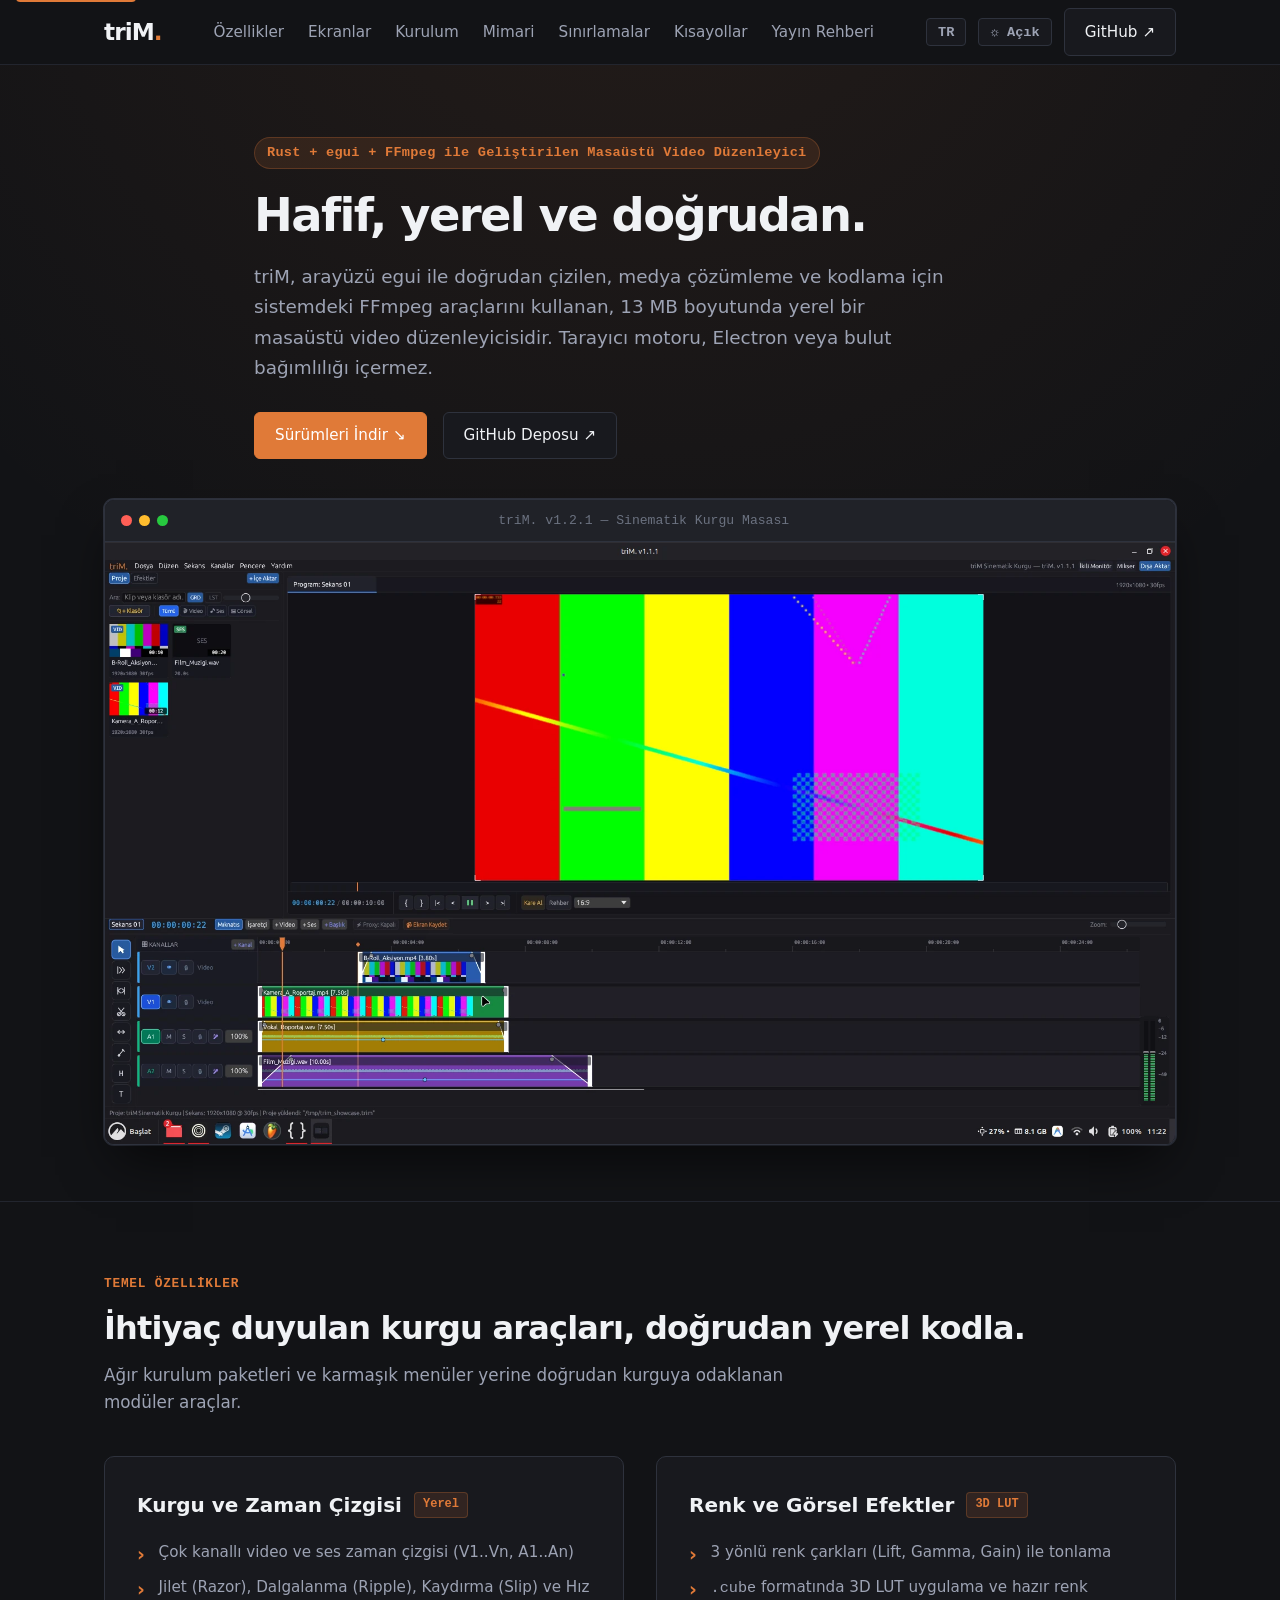
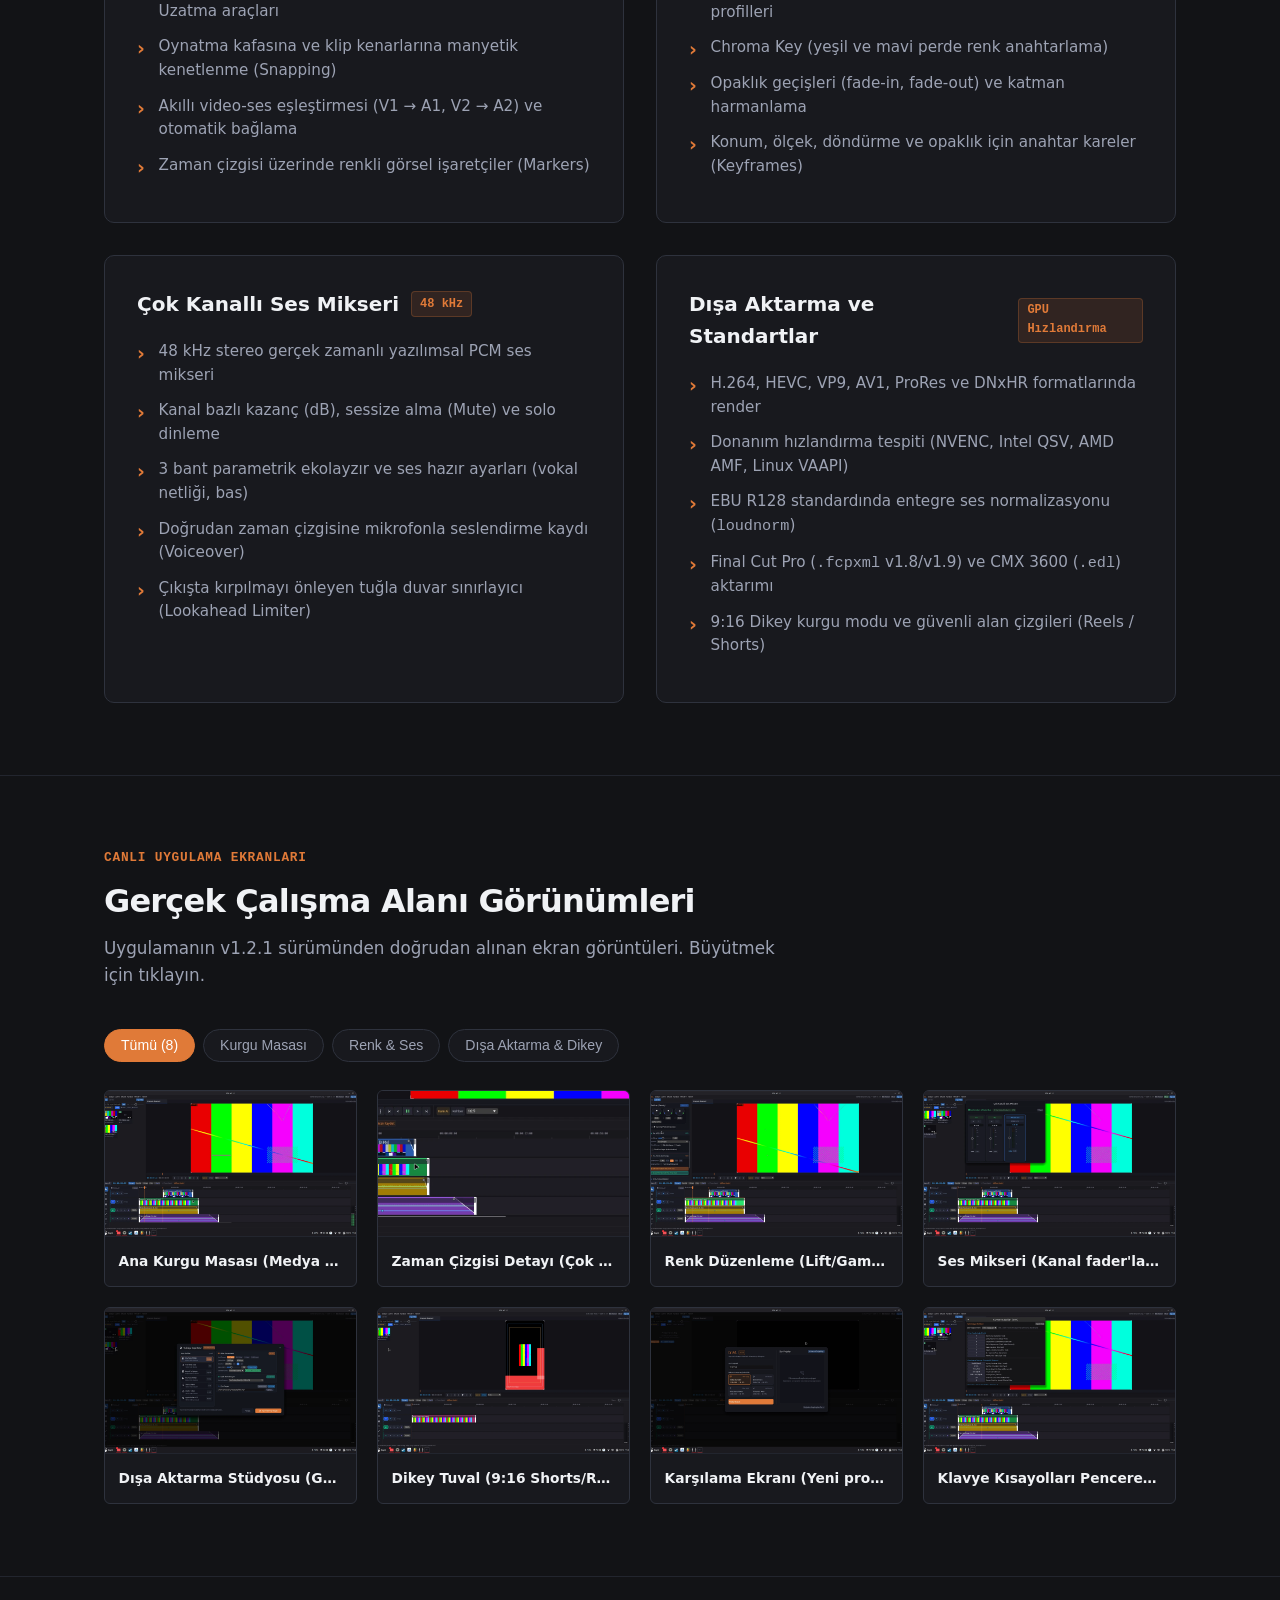
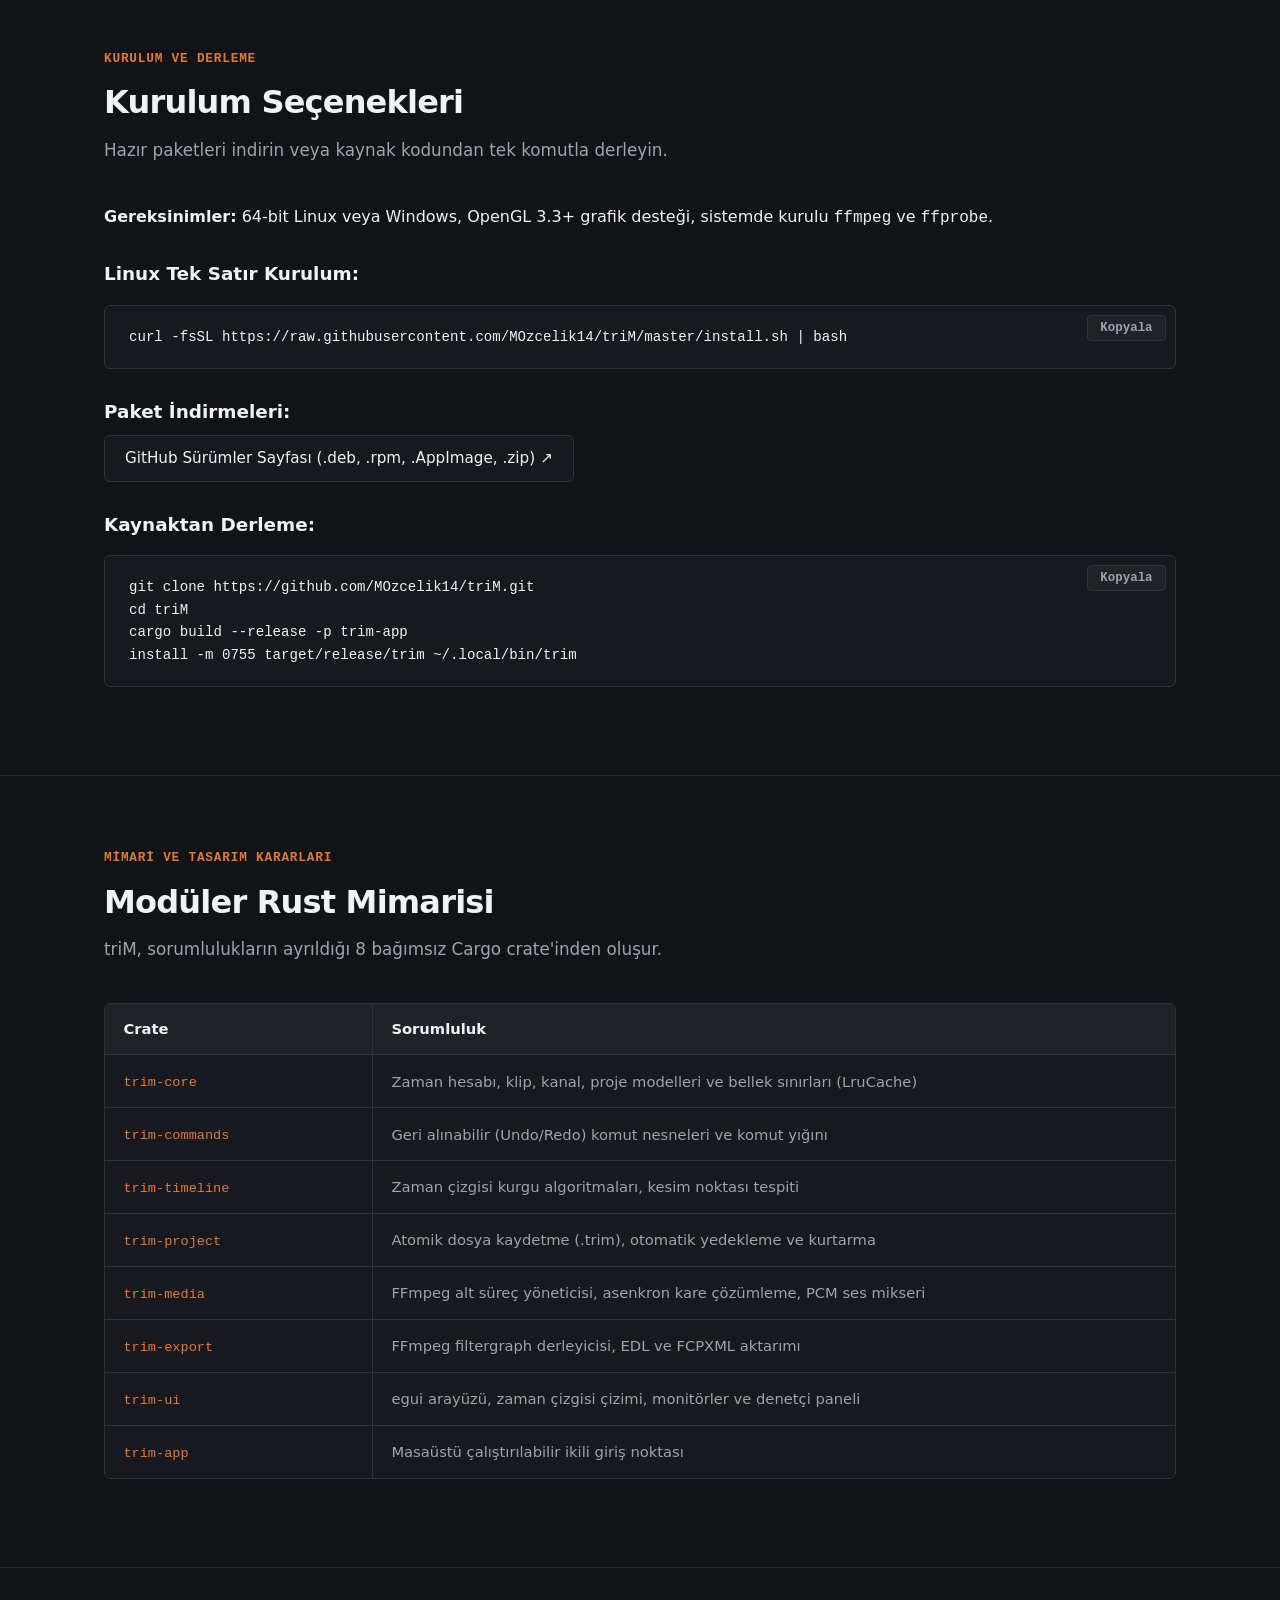
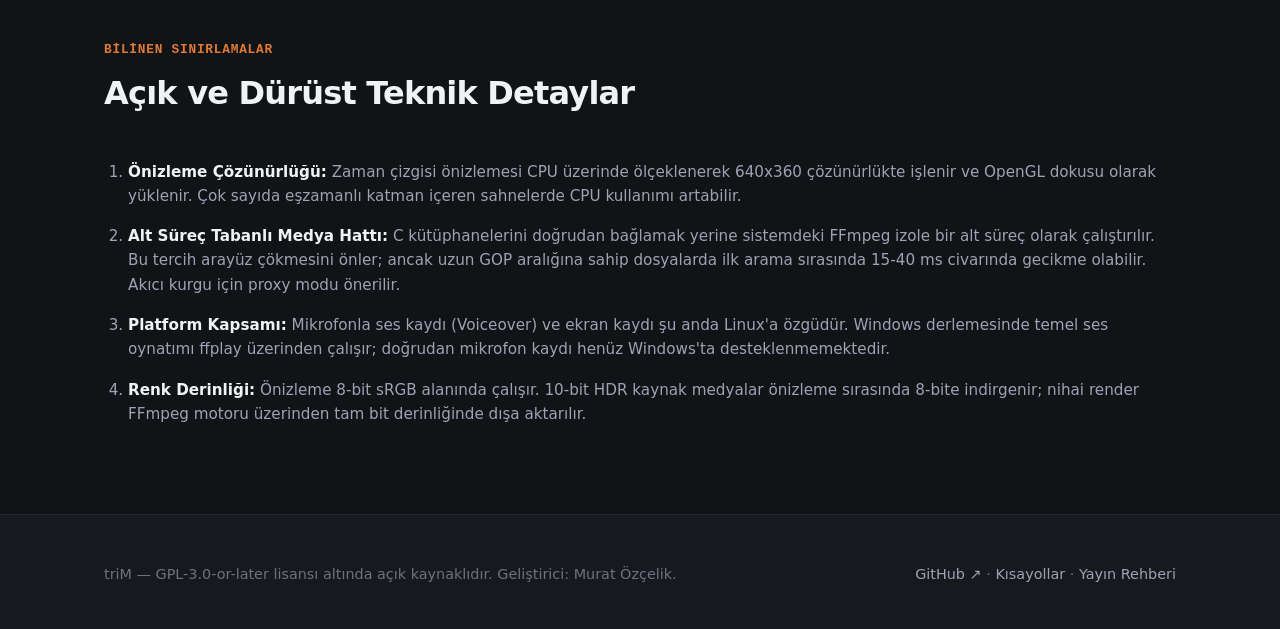
==== docs/index.html @ 1b9643db "fix(ui): Linux X11/ibus altında Türkçe karakterlerin metin alanlarına yazılamaması düzeltildi; sürüm" ====
<!doctype html>
<html lang="tr" data-theme="dark">
<head>
  <meta charset="utf-8">
  <meta name="viewport" content="width=device-width, initial-scale=1">
  <meta name="theme-color" content="#121316">
  <title>triM — Masaüstü Video Düzenleyici</title>
  <meta name="description" content="Rust ile yazılmış, egui arayüzlü, sistemdeki FFmpeg araçlarını kullanan, 13 MB boyutunda hafif ve yerel masaüstü video düzenleyicisi.">
  <meta name="author" content="Murat Özçelik">
  <link rel="canonical" href="https://mozcelik14.github.io/triM/">
  
  <!-- Open Graph -->
  <meta property="og:type" content="website">
  <meta property="og:site_name" content="triM">
  <meta property="og:title" content="triM — Masaüstü Video Düzenleyici">
  <meta property="og:description" content="Rust ile yazılmış, FFmpeg tabanlı, 13 MB boyutunda bağımsız yerel masaüstü video düzenleyicisi.">
  <meta property="og:url" content="https://mozcelik14.github.io/triM/">
  <meta property="og:image" content="https://mozcelik14.github.io/triM/assets/screenshots/workspace.png">
  <meta name="twitter:card" content="summary_large_image">
  
  <link rel="icon" type="image/svg+xml" href="./assets/icons/io.github.mozcelik14.triM.svg">
  <link rel="stylesheet" href="./css/style.css">
  <script src="./js/main.js" defer></script>
</head>
<body>
  <a class="skip-link" href="#main" data-i18n="skip_to_content">İçeriğe geç</a>

  <header class="site-header">
    <div class="container nav-inner">
      <a class="brand" href="#top">triM<span>.</span></a>
      <nav class="nav-links" aria-label="Ana Menü">
        <a href="#features" data-i18n="nav_features">Özellikler</a>
        <a href="#gallery" data-i18n="nav_gallery">Ekranlar</a>
        <a href="#installation" data-i18n="nav_install">Kurulum</a>
        <a href="#architecture" data-i18n="nav_arch">Mimari</a>
        <a href="#limitations" data-i18n="nav_limits">Sınırlamalar</a>
        <a href="shortcuts.html" data-i18n="nav_shortcuts">Kısayollar</a>
        <a href="releasing.html" data-i18n="nav_releasing">Yayın Rehberi</a>
      </nav>
      <div class="nav-actions">
        <button type="button" class="lang-toggle" id="lang-toggle" aria-label="Dili Değiştir">TR</button>
        <button type="button" class="theme-toggle" id="theme-toggle" aria-label="Temayı Değiştir">☼ Açık</button>
        <a class="button button-secondary" href="https://github.com/MOzcelik14/triM" target="_blank" rel="noopener noreferrer">GitHub ↗</a>
      </div>
    </div>
  </header>

  <main id="main">
    <!-- Hero Section -->
    <section class="hero" id="top">
      <div class="container hero-content">
        <div class="hero-tagline" data-i18n="hero_tag">Rust + egui + FFmpeg ile Geliştirilen Masaüstü Video Düzenleyici</div>
        <h1 data-i18n="hero_title">Hafif, yerel ve doğrudan.</h1>
        <p class="hero-description" data-i18n="hero_desc">
          triM, arayüzü egui ile doğrudan çizilen, medya çözümleme ve kodlama için sistemdeki FFmpeg araçlarını kullanan, 13 MB boyutunda yerel bir masaüstü video düzenleyicisidir. Tarayıcı motoru, Electron veya bulut bağımlılığı içermez.
        </p>
        <div class="hero-actions">
          <a class="button button-primary" href="#installation" data-i18n="btn_download">Sürümleri İndir ↘</a>
          <a class="button button-secondary" href="https://github.com/MOzcelik14/triM" target="_blank" rel="noopener noreferrer" data-i18n="btn_github">GitHub Deposu ↗</a>
        </div>
      </div>
      <div class="container">
        <div class="window-chrome">
          <div class="window-bar">
            <div class="window-dots">
              <span class="window-dot dot-red"></span>
              <span class="window-dot dot-yellow"></span>
              <span class="window-dot dot-green"></span>
            </div>
            <div class="window-title" data-i18n="window_title">triM. v1.2.1 — Sinematik Kurgu Masası</div>
            <div class="window-actions"></div>
          </div>
          <picture>
            <source srcset="./assets/screenshots/workspace.webp" type="image/webp">
            <img src="./assets/screenshots/workspace.png" width="1920" height="1080" alt="triM Ana Kurgu Masası Ekran Görüntüsü" fetchpriority="high">
          </picture>
        </div>
      </div>
    </section>

    <!-- Features Section -->
    <section class="section" id="features">
      <div class="container">
        <div class="section-header">
          <div class="section-label" data-i18n="sec_features">Temel Özellikler</div>
          <h2 data-i18n="sec_features_heading">İhtiyaç duyulan kurgu araçları, doğrudan yerel kodla.</h2>
          <p class="section-intro" data-i18n="sec_features_sub">Ağır kurulum paketleri ve karmaşık menüler yerine doğrudan kurguya odaklanan modüler araçlar.</p>
        </div>

        <div class="features-grid">
          <div class="feature-group">
            <div class="feature-group-header">
              <h3 data-i18n="feat_edit_title">Kurgu ve Zaman Çizgisi</h3>
              <span class="feature-badge" data-i18n="badge_native">Yerel</span>
            </div>
            <ul class="feature-list">
              <li data-i18n="feat_edit_1">Çok kanallı video ve ses zaman çizgisi (V1..Vn, A1..An)</li>
              <li data-i18n="feat_edit_2">Jilet (Razor), Dalgalanma (Ripple), Kaydırma (Slip) ve Hız Uzatma araçları</li>
              <li data-i18n="feat_edit_3">Oynatma kafasına ve klip kenarlarına manyetik kenetlenme (Snapping)</li>
              <li data-i18n="feat_edit_4">Akıllı video-ses eşleştirmesi (V1 → A1, V2 → A2) ve otomatik bağlama</li>
              <li data-i18n="feat_edit_5">Zaman çizgisi üzerinde renkli görsel işaretçiler (Markers)</li>
            </ul>
          </div>

          <div class="feature-group">
            <div class="feature-group-header">
              <h3 data-i18n="feat_color_title">Renk ve Görsel Efektler</h3>
              <span class="feature-badge" data-i18n="badge_color">3D LUT</span>
            </div>
            <ul class="feature-list">
              <li data-i18n="feat_color_1">3 yönlü renk çarkları (Lift, Gamma, Gain) ile tonlama</li>
              <li data-i18n-html="feat_color_2"><code>.cube</code> formatında 3D LUT uygulama ve hazır renk profilleri</li>
              <li data-i18n="feat_color_3">Chroma Key (yeşil ve mavi perde renk anahtarlama)</li>
              <li data-i18n="feat_color_4">Opaklık geçişleri (fade-in, fade-out) ve katman harmanlama</li>
              <li data-i18n="feat_color_5">Konum, ölçek, döndürme ve opaklık için anahtar kareler (Keyframes)</li>
            </ul>
          </div>

          <div class="feature-group">
            <div class="feature-group-header">
              <h3 data-i18n="feat_audio_title">Çok Kanallı Ses Mikseri</h3>
              <span class="feature-badge" data-i18n="badge_audio">48 kHz</span>
            </div>
            <ul class="feature-list">
              <li data-i18n="feat_audio_1">48 kHz stereo gerçek zamanlı yazılımsal PCM ses mikseri</li>
              <li data-i18n="feat_audio_2">Kanal bazlı kazanç (dB), sessize alma (Mute) ve solo dinleme</li>
              <li data-i18n="feat_audio_3">3 bant parametrik ekolayzır ve ses hazır ayarları (vokal netliği, bas)</li>
              <li data-i18n="feat_audio_4">Doğrudan zaman çizgisine mikrofonla seslendirme kaydı (Voiceover)</li>
              <li data-i18n="feat_audio_5">Çıkışta kırpılmayı önleyen tuğla duvar sınırlayıcı (Lookahead Limiter)</li>
            </ul>
          </div>

          <div class="feature-group">
            <div class="feature-group-header">
              <h3 data-i18n="feat_export_title">Dışa Aktarma ve Standartlar</h3>
              <span class="feature-badge" data-i18n="badge_export">GPU Hızlandırma</span>
            </div>
            <ul class="feature-list">
              <li data-i18n="feat_export_1">H.264, HEVC, VP9, AV1, ProRes ve DNxHR formatlarında render</li>
              <li data-i18n="feat_export_2">Donanım hızlandırma tespiti (NVENC, Intel QSV, AMD AMF, Linux VAAPI)</li>
              <li data-i18n-html="feat_export_3">EBU R128 standardında entegre ses normalizasyonu (<code>loudnorm</code>)</li>
              <li data-i18n-html="feat_export_4">Final Cut Pro (<code>.fcpxml</code> v1.8/v1.9) ve CMX 3600 (<code>.edl</code>) aktarımı</li>
              <li data-i18n="feat_export_5">9:16 Dikey kurgu modu ve güvenli alan çizgileri (Reels / Shorts)</li>
            </ul>
          </div>
        </div>
      </div>
    </section>

    <!-- Screenshot Gallery -->
    <section class="section" id="gallery">
      <div class="container">
        <div class="section-header">
          <div class="section-label" data-i18n="sec_gallery">Canlı Uygulama Ekranları</div>
          <h2 data-i18n="sec_gallery_heading">Gerçek Çalışma Alanı Görünümleri</h2>
          <p class="section-intro" data-i18n="sec_gallery_sub">Uygulamanın v1.2.1 sürümünden doğrudan alınan ekran görüntüleri. Büyütmek için tıklayın.</p>
        </div>

        <!-- Filter Buttons -->
        <div class="gallery-filters" role="tablist" aria-label="Ekran Kategorileri">
          <button type="button" class="gallery-filter-btn active" data-filter="all" data-i18n="filter_all">Tümü (8)</button>
          <button type="button" class="gallery-filter-btn" data-filter="edit" data-i18n="filter_edit">Kurgu Masası</button>
          <button type="button" class="gallery-filter-btn" data-filter="color_audio" data-i18n="filter_color_audio">Renk & Ses</button>
          <button type="button" class="gallery-filter-btn" data-filter="export" data-i18n="filter_export">Dışa Aktarma & Dikey</button>
        </div>

        <div class="gallery-grid">
          <div class="gallery-card" data-category="edit">
            <picture>
              <source srcset="./assets/screenshots/workspace.webp" type="image/webp">
              <img src="./assets/screenshots/workspace.png" alt="Ana Kurgu Masası" loading="lazy">
            </picture>
            <div class="gallery-card-caption" data-i18n="caption_workspace">Ana Kurgu Masası (Medya havuzu, monitör, zaman çizgisi)</div>
          </div>

          <div class="gallery-card" data-category="edit">
            <picture>
              <source srcset="./assets/screenshots/timeline.webp" type="image/webp">
              <img src="./assets/screenshots/timeline.png" alt="Zaman Çizgisi Detayı" loading="lazy">
            </picture>
            <div class="gallery-card-caption" data-i18n="caption_timeline">Zaman Çizgisi Detayı (Çok kanallı ses/video, dalga formu)</div>
          </div>

          <div class="gallery-card" data-category="color_audio">
            <picture>
              <source srcset="./assets/screenshots/color_grading.webp" type="image/webp">
              <img src="./assets/screenshots/color_grading.png" alt="Renk Çarkları ve Tonlama" loading="lazy">
            </picture>
            <div class="gallery-card-caption" data-i18n="caption_color_grading">Renk Düzenleme (Lift/Gamma/Gain çarkları ve efektler)</div>
          </div>

          <div class="gallery-card" data-category="color_audio">
            <picture>
              <source srcset="./assets/screenshots/audio_mixer.webp" type="image/webp">
              <img src="./assets/screenshots/audio_mixer.png" alt="Çok Kanallı Ses Mikseri" loading="lazy">
            </picture>
            <div class="gallery-card-caption" data-i18n="caption_audio_mixer">Ses Mikseri (Kanal fader'ları ve VU metre)</div>
          </div>

          <div class="gallery-card" data-category="export">
            <picture>
              <source srcset="./assets/screenshots/export_studio.webp" type="image/webp">
              <img src="./assets/screenshots/export_studio.png" alt="Dışa Aktarma Stüdyosu" loading="lazy">
            </picture>
            <div class="gallery-card-caption" data-i18n="caption_export_studio">Dışa Aktarma Stüdyosu (GPU hızlandırma ve EBU R128)</div>
          </div>

          <div class="gallery-card" data-category="export">
            <picture>
              <source srcset="./assets/screenshots/vertical_9_16.webp" type="image/webp">
              <img src="./assets/screenshots/vertical_9_16.png" alt="Dikey Kurgu 9:16" loading="lazy">
            </picture>
            <div class="gallery-card-caption" data-i18n="caption_vertical_9_16">Dikey Tuval (9:16 Shorts/Reels kılavuzları)</div>
          </div>

          <div class="gallery-card" data-category="edit">
            <picture>
              <source srcset="./assets/screenshots/welcome.webp" type="image/webp">
              <img src="./assets/screenshots/welcome.png" alt="Karşılama Ekranı" loading="lazy">
            </picture>
            <div class="gallery-card-caption" data-i18n="caption_welcome">Karşılama Ekranı (Yeni proje şablonları)</div>
          </div>

          <div class="gallery-card" data-category="edit">
            <picture>
              <source srcset="./assets/screenshots/shortcuts.webp" type="image/webp">
              <img src="./assets/screenshots/shortcuts.png" alt="Kısayol Penceresi" loading="lazy">
            </picture>
            <div class="gallery-card-caption" data-i18n="caption_shortcuts">Klavye Kısayolları Penceresi (F1)</div>
          </div>
        </div>
      </div>
    </section>

    <!-- Installation Section -->
    <section class="section" id="installation">
      <div class="container">
        <div class="section-header">
          <div class="section-label" data-i18n="sec_install">Kurulum ve Derleme</div>
          <h2 data-i18n="sec_install_heading">Kurulum Seçenekleri</h2>
          <p class="section-intro" data-i18n="sec_install_sub">Hazır paketleri indirin veya kaynak kodundan tek komutla derleyin.</p>
        </div>

        <p><strong data-i18n="install_req">Gereksinimler:</strong> <span data-i18n-html="install_req_desc">64-bit Linux veya Windows, OpenGL 3.3+ grafik desteği, sistemde kurulu <code>ffmpeg</code> ve <code>ffprobe</code>.</span></p>

        <h3 style="margin-top: 1.75rem; font-size: 1.15rem;" data-i18n="install_oneliner_title">Linux Tek Satır Kurulum:</h3>
        <div class="code-box-wrap">
          <button type="button" class="copy-btn" data-target="code-oneliner" data-i18n="copy_btn">Kopyala</button>
          <div class="code-box" id="code-oneliner">curl -fsSL https://raw.githubusercontent.com/MOzcelik14/triM/master/install.sh | bash</div>
        </div>

        <h3 style="margin-top: 1.75rem; font-size: 1.15rem;" data-i18n="install_packages_title">Paket İndirmeleri:</h3>
        <p style="color: var(--text-secondary); margin: 0.5rem 0 1rem;">
          <a class="button button-secondary" href="https://github.com/MOzcelik14/triM/releases" target="_blank" rel="noopener noreferrer" data-i18n="install_packages_btn">GitHub Sürümler Sayfası (.deb, .rpm, .AppImage, .zip) ↗</a>
        </p>

        <h3 style="margin-top: 1.75rem; font-size: 1.15rem;" data-i18n="install_source_title">Kaynaktan Derleme:</h3>
        <div class="code-box-wrap">
          <button type="button" class="copy-btn" data-target="code-source" data-i18n="copy_btn">Kopyala</button>
          <div class="code-box" id="code-source">git clone https://github.com/MOzcelik14/triM.git
cd triM
cargo build --release -p trim-app
install -m 0755 target/release/trim ~/.local/bin/trim</div>
        </div>
      </div>
    </section>

    <!-- Architecture Section -->
    <section class="section" id="architecture">
      <div class="container">
        <div class="section-header">
          <div class="section-label" data-i18n="sec_arch">Mimari ve Tasarım Kararları</div>
          <h2 data-i18n="sec_arch_heading">Modüler Rust Mimarisi</h2>
          <p class="section-intro" data-i18n="sec_arch_sub">triM, sorumlulukların ayrıldığı 8 bağımsız Cargo crate'inden oluşur.</p>
        </div>

        <div class="table-responsive">
          <table class="info-table">
            <thead>
              <tr>
                <th style="width: 25%;" data-i18n="th_crate">Crate</th>
                <th data-i18n="th_responsibility">Sorumluluk</th>
              </tr>
            </thead>
            <tbody>
              <tr><td><code>trim-core</code></td><td data-i18n="arch_core">Zaman hesabı, klip, kanal, proje modelleri ve bellek sınırları (LruCache)</td></tr>
              <tr><td><code>trim-commands</code></td><td data-i18n="arch_commands">Geri alınabilir (Undo/Redo) komut nesneleri ve komut yığını</td></tr>
              <tr><td><code>trim-timeline</code></td><td data-i18n="arch_timeline">Zaman çizgisi kurgu algoritmaları, kesim noktası tespiti</td></tr>
              <tr><td><code>trim-project</code></td><td data-i18n="arch_project">Atomik dosya kaydetme (.trim), otomatik yedekleme ve kurtarma</td></tr>
              <tr><td><code>trim-media</code></td><td data-i18n="arch_media">FFmpeg alt süreç yöneticisi, asenkron kare çözümleme, PCM ses mikseri</td></tr>
              <tr><td><code>trim-export</code></td><td data-i18n="arch_export">FFmpeg filtergraph derleyicisi, EDL ve FCPXML aktarımı</td></tr>
              <tr><td><code>trim-ui</code></td><td data-i18n="arch_ui">egui arayüzü, zaman çizgisi çizimi, monitörler ve denetçi paneli</td></tr>
              <tr><td><code>trim-app</code></td><td data-i18n="arch_app">Masaüstü çalıştırılabilir ikili giriş noktası</td></tr>
            </tbody>
          </table>
        </div>
      </div>
    </section>

    <!-- Limitations Section -->
    <section class="section" id="limitations">
      <div class="container">
        <div class="section-header">
          <div class="section-label" data-i18n="sec_limits">Bilinen Sınırlamalar</div>
          <h2 data-i18n="sec_limits_heading">Açık ve Dürüst Teknik Detaylar</h2>
        </div>

        <ol class="limitations-list">
          <li><strong data-i18n="limits_1_title">Önizleme Çözünürlüğü:</strong> <span data-i18n="limits_1_desc">Zaman çizgisi önizlemesi CPU üzerinde ölçeklenerek 640x360 çözünürlükte işlenir ve OpenGL dokusu olarak yüklenir. Çok sayıda eşzamanlı katman içeren sahnelerde CPU kullanımı artabilir.</span></li>
          <li><strong data-i18n="limits_2_title">Alt Süreç Tabanlı Medya Hattı:</strong> <span data-i18n="limits_2_desc">C kütüphanelerini doğrudan bağlamak yerine sistemdeki FFmpeg izole bir alt süreç olarak çalıştırılır. Bu tercih arayüz çökmesini önler; ancak uzun GOP aralığına sahip dosyalarda ilk arama sırasında 15-40 ms civarında gecikme olabilir. Akıcı kurgu için proxy modu önerilir.</span></li>
          <li><strong data-i18n="limits_3_title">Platform Kapsamı:</strong> <span data-i18n="limits_3_desc">Mikrofonla ses kaydı (Voiceover) ve ekran kaydı şu anda Linux'a özgüdür. Windows derlemesinde temel ses oynatımı ffplay üzerinden çalışır; doğrudan mikrofon kaydı henüz Windows'ta desteklenmemektedir.</span></li>
          <li><strong data-i18n="limits_4_title">Renk Derinliği:</strong> <span data-i18n="limits_4_desc">Önizleme 8-bit sRGB alanında çalışır. 10-bit HDR kaynak medyalar önizleme sırasında 8-bite indirgenir; nihai render FFmpeg motoru üzerinden tam bit derinliğinde dışa aktarılır.</span></li>
        </ol>
      </div>
    </section>
  </main>

  <!-- Lightbox Modal -->
  <div class="modal" id="image-modal" role="dialog" aria-modal="true" aria-label="Görsel Büyütme">
    <div class="modal-content">
      <button type="button" class="modal-close" id="modal-close" aria-label="Kapat">&times;</button>
      <img id="modal-img" src="" alt="">
      <div class="modal-caption" id="modal-caption"></div>
    </div>
  </div>

  <footer class="site-footer">
    <div class="container footer-inner">
      <div data-i18n="footer_license">triM — GPL-3.0-or-later lisansı altında açık kaynaklıdır. Geliştirici: Murat Özçelik.</div>
      <div>
        <a href="https://github.com/MOzcelik14/triM" target="_blank" rel="noopener noreferrer">GitHub ↗</a> · 
        <a href="shortcuts.html" data-i18n="nav_shortcuts">Kısayollar</a> · 
        <a href="releasing.html" data-i18n="nav_releasing">Yayın Rehberi</a>
      </div>
    </div>
  </footer>
</body>
</html>
---- docs/css/style.css ----
/* triM — Desktop Video Editor
   Clean, typography-focused, zero-CDN CSS with Light/Dark theme support.
*/

:root {
  --font-sans: system-ui, -apple-system, BlinkMacSystemFont, "Segoe UI", Roboto, "Helvetica Neue", Arial, sans-serif;
  --font-mono: ui-monospace, SFMono-Regular, "SF Mono", Menlo, Monaco, Consolas, "Liberation Mono", monospace;

  /* Brand Colors */
  --brand-orange: #e07a38;
  --brand-orange-hover: #f38b47;
  --brand-orange-surface: rgba(224, 122, 56, 0.12);

  /* Dark Theme (Default - matches triM app UI) */
  --bg-primary: #121316;
  --bg-surface: #18191e;
  --bg-surface-elevated: #202228;
  --bg-subtle: #272a33;
  --border-color: #2e323d;
  --border-subtle: #22252e;
  
  --text-primary: #f0f2f5;
  --text-secondary: #9da3b4;
  --text-muted: #6b7280;
  
  --accent: #3b82f6;
  --accent-hover: #60a5fa;
  --accent-surface: rgba(59, 130, 246, 0.12);

  --max-w: 1120px;
  --radius-sm: 4px;
  --radius-md: 6px;
  --radius-lg: 10px;
}

[data-theme="light"] {
  --brand-orange: #c86121;
  --brand-orange-hover: #b05117;
  --brand-orange-surface: rgba(200, 97, 33, 0.08);

  --bg-primary: #f9fafb;
  --bg-surface: #ffffff;
  --bg-surface-elevated: #f3f4f6;
  --bg-subtle: #e5e7eb;
  --border-color: #d1d5db;
  --border-subtle: #e5e7eb;
  
  --text-primary: #111827;
  --text-secondary: #4b5563;
  --text-muted: #6b7280;
  
  --accent: #2563eb;
  --accent-hover: #1d4ed8;
  --accent-surface: rgba(37, 99, 235, 0.08);
}

*, *::before, *::after {
  box-sizing: border-box;
  margin: 0;
  padding: 0;
}

html {
  font-family: var(--font-sans);
  font-size: 16px;
  line-height: 1.6;
  color: var(--text-primary);
  background-color: var(--bg-primary);
  scroll-behavior: smooth;
  -webkit-font-smoothing: antialiased;
}

body {
  min-height: 100vh;
  display: flex;
  flex-direction: column;
}

/* Accessibility */
.skip-link {
  position: absolute;
  top: -40px;
  left: 1rem;
  background: var(--brand-orange);
  color: #ffffff;
  padding: 0.5rem 1rem;
  border-radius: var(--radius-sm);
  z-index: 100;
  transition: top 0.2s;
  text-decoration: none;
  font-weight: 500;
}
.skip-link:focus {
  top: 1rem;
}

/* Container */
.container {
  width: 100%;
  max-width: var(--max-w);
  margin: 0 auto;
  padding: 0 1.5rem;
}

/* Header */
.site-header {
  border-bottom: 1px solid var(--border-subtle);
  background: var(--bg-primary);
  position: sticky;
  top: 0;
  z-index: 50;
  backdrop-filter: blur(8px);
}

.nav-inner {
  display: flex;
  align-items: center;
  justify-content: space-between;
  height: 4rem;
}

.brand {
  display: flex;
  align-items: center;
  text-decoration: none;
  font-size: 1.45rem;
  font-weight: 750;
  letter-spacing: -0.04em;
  color: var(--text-primary);
}
.brand span {
  color: #e07a38 !important;
  font-weight: 900;
}

.nav-links {
  display: flex;
  gap: 1.5rem;
  align-items: center;
}

.nav-links a {
  color: var(--text-secondary);
  text-decoration: none;
  font-size: 0.95rem;
  font-weight: 500;
  transition: color 0.15s;
  position: relative;
  padding: 0.25rem 0;
}
.nav-links a:hover {
  color: var(--text-primary);
}
.nav-links a.active {
  color: var(--text-primary);
  font-weight: 600;
}
.nav-links a.active::after {
  content: "";
  position: absolute;
  bottom: -2px;
  left: 0;
  right: 0;
  height: 2px;
  background: var(--brand-orange);
  border-radius: 2px;
}

.nav-actions {
  display: flex;
  align-items: center;
  gap: 0.75rem;
}

.theme-toggle, .lang-toggle {
  background: var(--bg-surface);
  border: 1px solid var(--border-color);
  color: var(--text-secondary);
  padding: 0.35rem 0.7rem;
  border-radius: var(--radius-sm);
  font-size: 0.85rem;
  font-family: var(--font-mono);
  font-weight: 600;
  cursor: pointer;
  transition: background 0.15s, color 0.15s, border-color 0.15s;
}
.theme-toggle:hover, .lang-toggle:hover {
  background: var(--bg-surface-elevated);
  border-color: var(--brand-orange);
  color: var(--text-primary);
}

/* Buttons */
.button {
  display: inline-flex;
  align-items: center;
  gap: 0.5rem;
  padding: 0.65rem 1.25rem;
  font-size: 0.95rem;
  font-weight: 500;
  text-decoration: none;
  border-radius: var(--radius-md);
  transition: background-color 0.15s, border-color 0.15s, transform 0.1s;
}
.button-primary {
  background: var(--brand-orange);
  color: #ffffff;
  border: 1px solid var(--brand-orange);
}
.button-primary:hover {
  background: var(--brand-orange-hover);
  border-color: var(--brand-orange-hover);
}
.button-secondary {
  background: var(--bg-surface);
  color: var(--text-primary);
  border: 1px solid var(--border-color);
}
.button-secondary:hover {
  background: var(--bg-surface-elevated);
  border-color: var(--border-color);
}

/* Hero Section */
.hero {
  position: relative;
  padding: 4.5rem 0 3.5rem;
  background: radial-gradient(circle at 50% -20%, rgba(224, 122, 56, 0.09), transparent 60%);
}

.hero-content {
  max-width: 820px;
}

.hero-tagline {
  display: inline-flex;
  align-items: center;
  gap: 0.5rem;
  font-size: 0.85rem;
  font-family: var(--font-mono);
  color: var(--brand-orange);
  background: var(--brand-orange-surface);
  padding: 0.25rem 0.75rem;
  border-radius: 9999px;
  border: 1px solid rgba(224, 122, 56, 0.25);
  margin-bottom: 1.25rem;
  font-weight: 600;
  letter-spacing: 0.02em;
}

.hero h1 {
  font-size: 2.9rem;
  line-height: 1.15;
  letter-spacing: -0.035em;
  font-weight: 750;
  margin-bottom: 1.25rem;
}

.hero-description {
  font-size: 1.15rem;
  color: var(--text-secondary);
  margin-bottom: 1.75rem;
  max-width: 700px;
  line-height: 1.65;
}

.hero-actions {
  display: flex;
  gap: 1rem;
  flex-wrap: wrap;
  align-items: center;
  margin-bottom: 2.5rem;
}

/* Window Chrome Mockup */
.window-chrome {
  margin-top: 2rem;
  border-radius: var(--radius-lg);
  border: 1px solid var(--border-color);
  overflow: hidden;
  background: var(--bg-surface);
  box-shadow: 0 24px 50px -12px rgba(0, 0, 0, 0.65), 0 0 0 1px var(--border-color);
}

.window-bar {
  display: flex;
  align-items: center;
  justify-content: space-between;
  padding: 0.65rem 1rem;
  background: var(--bg-surface-elevated);
  border-bottom: 1px solid var(--border-color);
  user-select: none;
}

.window-dots {
  display: flex;
  align-items: center;
  gap: 0.45rem;
}

.window-dot {
  width: 11px;
  height: 11px;
  border-radius: 50%;
}
.dot-red { background: #ff5f56; }
.dot-yellow { background: #ffbd2e; }
.dot-green { background: #27c93f; }

.window-title {
  font-size: 0.82rem;
  font-family: var(--font-mono);
  color: var(--text-muted);
  font-weight: 500;
}

.window-actions {
  width: 40px;
}

.window-chrome img {
  display: block;
  width: 100%;
  height: auto;
}

/* Sections */
.section {
  padding: 4.5rem 0;
  border-top: 1px solid var(--border-subtle);
}

.page-header {
  margin-bottom: 2.5rem;
}

.section-header {
  margin-bottom: 2.5rem;
}

.section-label {
  font-size: 0.8rem;
  font-family: var(--font-mono);
  color: var(--brand-orange);
  text-transform: uppercase;
  letter-spacing: 0.06em;
  margin-bottom: 0.5rem;
  font-weight: 600;
}

.section h2, .page-header h1 {
  font-size: 2rem;
  letter-spacing: -0.025em;
  font-weight: 650;
}

.section-intro {
  color: var(--text-secondary);
  margin-top: 0.5rem;
  max-width: 680px;
  font-size: 1.05rem;
}

/* Features Grid */
.features-grid {
  display: grid;
  grid-template-columns: repeat(2, 1fr);
  gap: 2rem;
}

.feature-group {
  background: var(--bg-surface);
  border: 1px solid var(--border-color);
  border-radius: var(--radius-lg);
  padding: 2rem;
  position: relative;
  transition: border-color 0.15s, box-shadow 0.15s;
}

.feature-group:hover {
  border-color: var(--border-color);
  box-shadow: 0 8px 24px -6px rgba(0, 0, 0, 0.3);
}

.feature-group-header {
  display: flex;
  align-items: center;
  gap: 0.75rem;
  margin-bottom: 1.25rem;
}

.feature-group h3 {
  font-size: 1.25rem;
  font-weight: 650;
  color: var(--text-primary);
}

.feature-badge {
  font-size: 0.75rem;
  font-family: var(--font-mono);
  padding: 0.15rem 0.5rem;
  border-radius: var(--radius-sm);
  background: var(--brand-orange-surface);
  color: var(--brand-orange);
  border: 1px solid rgba(224, 122, 56, 0.25);
  font-weight: 600;
}

.feature-list {
  list-style: none;
}

.feature-list li {
  color: var(--text-secondary);
  font-size: 0.95rem;
  margin-bottom: 0.75rem;
  position: relative;
  padding-left: 1.35rem;
  line-height: 1.55;
}

.feature-list li::before {
  content: "›";
  position: absolute;
  left: 0;
  top: -1px;
  color: var(--brand-orange);
  font-weight: 800;
  font-size: 1.2rem;
}

/* Gallery Section & Filters */
.gallery-filters {
  display: flex;
  gap: 0.5rem;
  margin-bottom: 1.75rem;
  flex-wrap: wrap;
}

.gallery-filter-btn {
  background: var(--bg-surface);
  border: 1px solid var(--border-color);
  color: var(--text-secondary);
  padding: 0.45rem 1rem;
  border-radius: 9999px;
  font-size: 0.88rem;
  font-weight: 500;
  cursor: pointer;
  transition: all 0.15s ease;
}

.gallery-filter-btn:hover {
  background: var(--bg-surface-elevated);
  color: var(--text-primary);
}

.gallery-filter-btn.active {
  background: var(--brand-orange);
  border-color: var(--brand-orange);
  color: #ffffff;
}

.gallery-grid {
  display: grid;
  grid-template-columns: repeat(4, 1fr);
  gap: 1.25rem;
}

.gallery-card {
  background: var(--bg-surface);
  border: 1px solid var(--border-color);
  border-radius: var(--radius-md);
  overflow: hidden;
  cursor: pointer;
  transition: transform 0.15s, border-color 0.15s, box-shadow 0.15s;
}

.gallery-card:hover {
  transform: translateY(-3px);
  border-color: var(--brand-orange);
  box-shadow: 0 12px 28px -6px rgba(0, 0, 0, 0.4);
}

.gallery-card img {
  display: block;
  width: 100%;
  height: 145px;
  object-fit: cover;
  background: var(--bg-surface-elevated);
}

.gallery-card-caption {
  padding: 0.85rem;
  font-size: 0.86rem;
  font-weight: 550;
  color: var(--text-primary);
  white-space: nowrap;
  overflow: hidden;
  text-overflow: ellipsis;
  border-top: 1px solid var(--border-subtle);
}

/* Lightbox Modal */
.modal {
  display: none;
  position: fixed;
  top: 0;
  left: 0;
  width: 100%;
  height: 100%;
  background: rgba(0, 0, 0, 0.92);
  z-index: 1000;
  align-items: center;
  justify-content: center;
  padding: 2rem;
  backdrop-filter: blur(6px);
}

.modal.is-open {
  display: flex;
}

.modal-content {
  max-width: 92vw;
  max-height: 90vh;
  position: relative;
  display: flex;
  flex-direction: column;
  align-items: center;
}

.modal-content img {
  max-width: 100%;
  max-height: 82vh;
  border-radius: var(--radius-md);
  border: 1px solid var(--border-color);
  display: block;
  box-shadow: 0 20px 50px rgba(0, 0, 0, 0.8);
}

.modal-caption {
  color: #f0f2f5;
  text-align: center;
  margin-top: 0.85rem;
  font-size: 1rem;
  font-weight: 500;
}

.modal-close {
  position: absolute;
  top: -2.75rem;
  right: 0;
  background: none;
  border: none;
  color: #ffffff;
  font-size: 2rem;
  cursor: pointer;
  line-height: 1;
}

/* Code Boxes & Copy Tool */
.code-box-wrap {
  position: relative;
  margin: 1rem 0;
}

.code-box {
  background: var(--bg-surface);
  border: 1px solid var(--border-color);
  border-radius: var(--radius-md);
  padding: 1.25rem 1.5rem;
  font-family: var(--font-mono);
  font-size: 0.88rem;
  overflow-x: auto;
  color: var(--text-primary);
  line-height: 1.6;
  white-space: pre;
}

.copy-btn {
  position: absolute;
  top: 0.65rem;
  right: 0.65rem;
  background: var(--bg-surface-elevated);
  border: 1px solid var(--border-color);
  color: var(--text-secondary);
  padding: 0.3rem 0.75rem;
  border-radius: var(--radius-sm);
  font-size: 0.78rem;
  font-family: var(--font-mono);
  font-weight: 600;
  cursor: pointer;
  transition: all 0.15s ease;
}
.copy-btn:hover {
  background: var(--brand-orange);
  border-color: var(--brand-orange);
  color: #ffffff;
}

/* Tables & Shortcuts */
.table-responsive {
  width: 100%;
  overflow-x: auto;
  -webkit-overflow-scrolling: touch;
  margin: 1rem 0;
  border: 1px solid var(--border-color);
  border-radius: var(--radius-md);
}

.info-table {
  width: 100%;
  border-collapse: collapse;
  font-size: 0.92rem;
}

.info-table th, .info-table td {
  padding: 0.85rem 1.15rem;
  border-bottom: 1px solid var(--border-color);
  border-right: 1px solid var(--border-color);
  text-align: left;
}
.info-table tr:last-child td {
  border-bottom: none;
}
.info-table th:last-child, .info-table td:last-child {
  border-right: none;
}

.info-table th {
  background: var(--bg-surface-elevated);
  font-weight: 650;
  color: var(--text-primary);
}

.info-table td {
  background: var(--bg-surface);
  color: var(--text-secondary);
}

.info-table code {
  font-family: var(--font-mono);
  font-size: 0.85rem;
  color: var(--brand-orange);
}

kbd {
  display: inline-block;
  padding: 0.2rem 0.5rem;
  font-family: var(--font-mono);
  font-size: 0.82rem;
  font-weight: 650;
  color: var(--text-primary);
  background-color: var(--bg-surface-elevated);
  border: 1px solid var(--border-color);
  border-bottom: 2px solid var(--border-color);
  border-radius: var(--radius-sm);
  box-shadow: inset 0 -1px 0 rgba(0,0,0,0.25);
  margin: 0 0.15rem;
  white-space: nowrap;
}

/* Documentation Content Blocks */
.doc-block {
  margin-bottom: 3rem;
}
.doc-block h2 {
  font-size: 1.45rem;
  font-weight: 650;
  margin-bottom: 0.75rem;
  color: var(--text-primary);
}

.search-bar-wrap {
  margin: 1.5rem 0 0.5rem;
  max-width: 540px;
}
.search-input {
  width: 100%;
  padding: 0.85rem 1.15rem;
  background: var(--bg-surface);
  border: 1px solid var(--border-color);
  border-radius: var(--radius-md);
  color: var(--text-primary);
  font-size: 0.95rem;
  font-family: var(--font-sans);
  outline: none;
  transition: border-color 0.15s, box-shadow 0.15s;
}
.search-input:focus {
  border-color: var(--brand-orange);
  box-shadow: 0 0 0 3px rgba(224, 122, 56, 0.15);
}

/* Limitations List */
.limitations-list {
  list-style: decimal;
  padding-left: 1.5rem;
  color: var(--text-secondary);
}

.limitations-list li {
  margin-bottom: 1rem;
  font-size: 0.95rem;
  line-height: 1.6;
}

.limitations-list strong {
  color: var(--text-primary);
}

/* Footer */
.site-footer {
  border-top: 1px solid var(--border-subtle);
  background: var(--bg-surface);
  padding: 3rem 0;
  margin-top: auto;
}

.footer-inner {
  display: flex;
  justify-content: space-between;
  align-items: center;
  flex-wrap: wrap;
  gap: 1.25rem;
  color: var(--text-muted);
  font-size: 0.9rem;
}

.footer-inner a {
  color: var(--text-secondary);
  text-decoration: none;
  transition: color 0.15s;
}

.footer-inner a:hover {
  color: var(--brand-orange);
}

/* Responsive */
@media (max-width: 900px) {
  .hero h1 { font-size: 2.2rem; }
  .features-grid { grid-template-columns: 1fr; }
  .gallery-grid { grid-template-columns: repeat(2, 1fr); }
}

@media (max-width: 640px) {
  .nav-links { display: none; }
  .hero h1 { font-size: 1.85rem; }
  .gallery-grid { grid-template-columns: 1fr; }
  .footer-inner { flex-direction: column; text-align: center; }
}
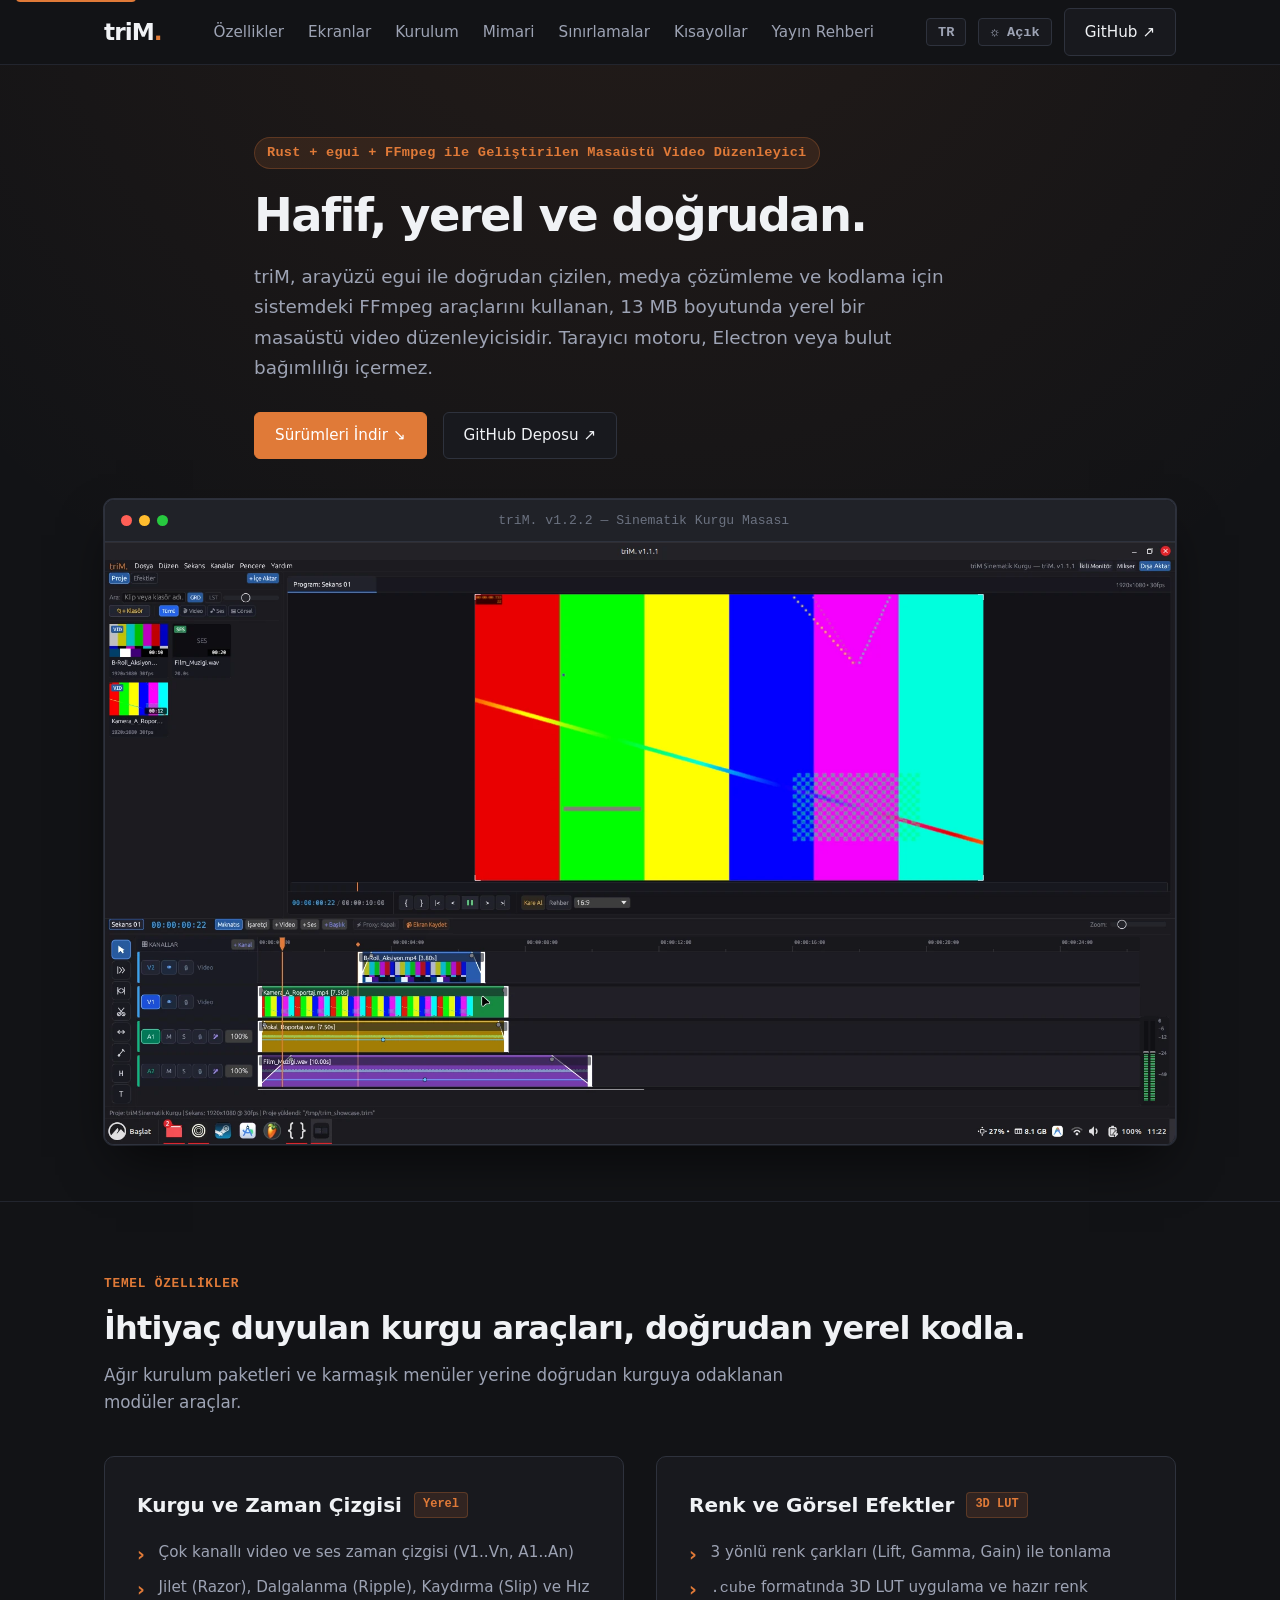
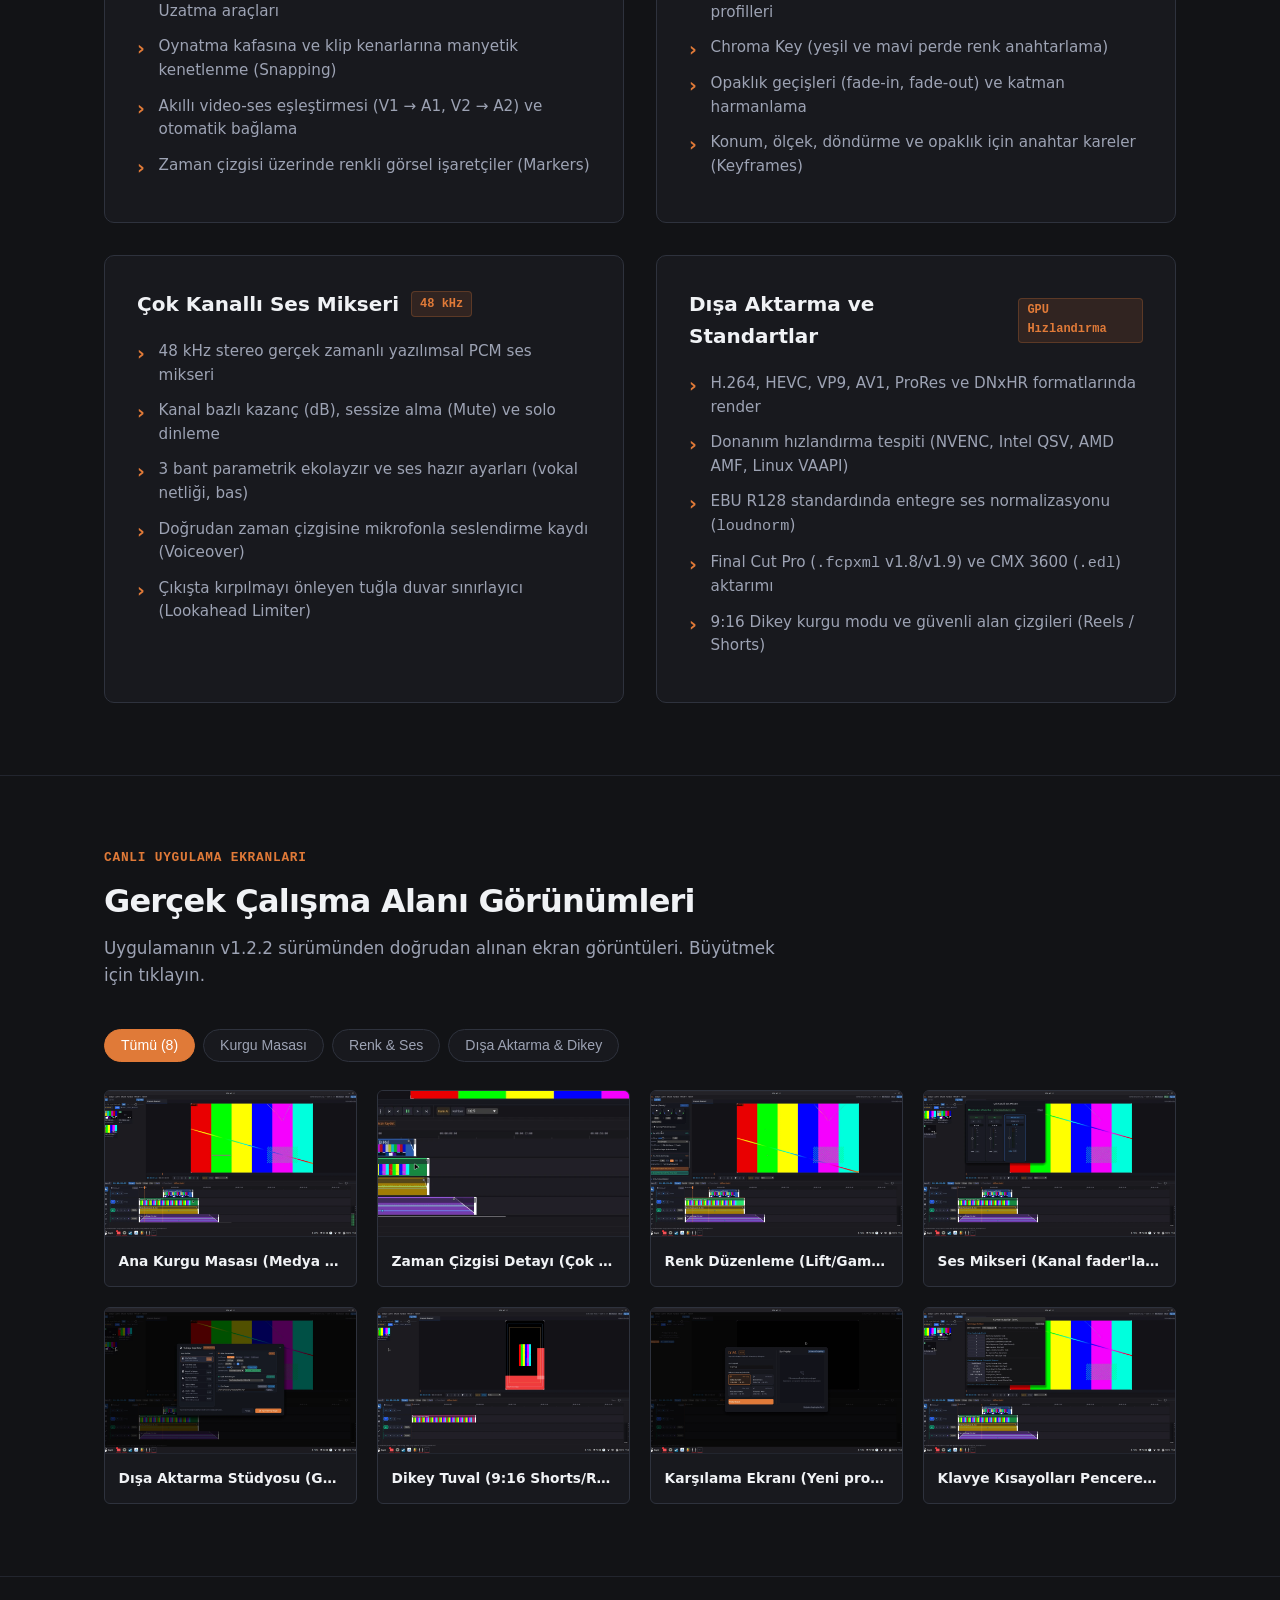
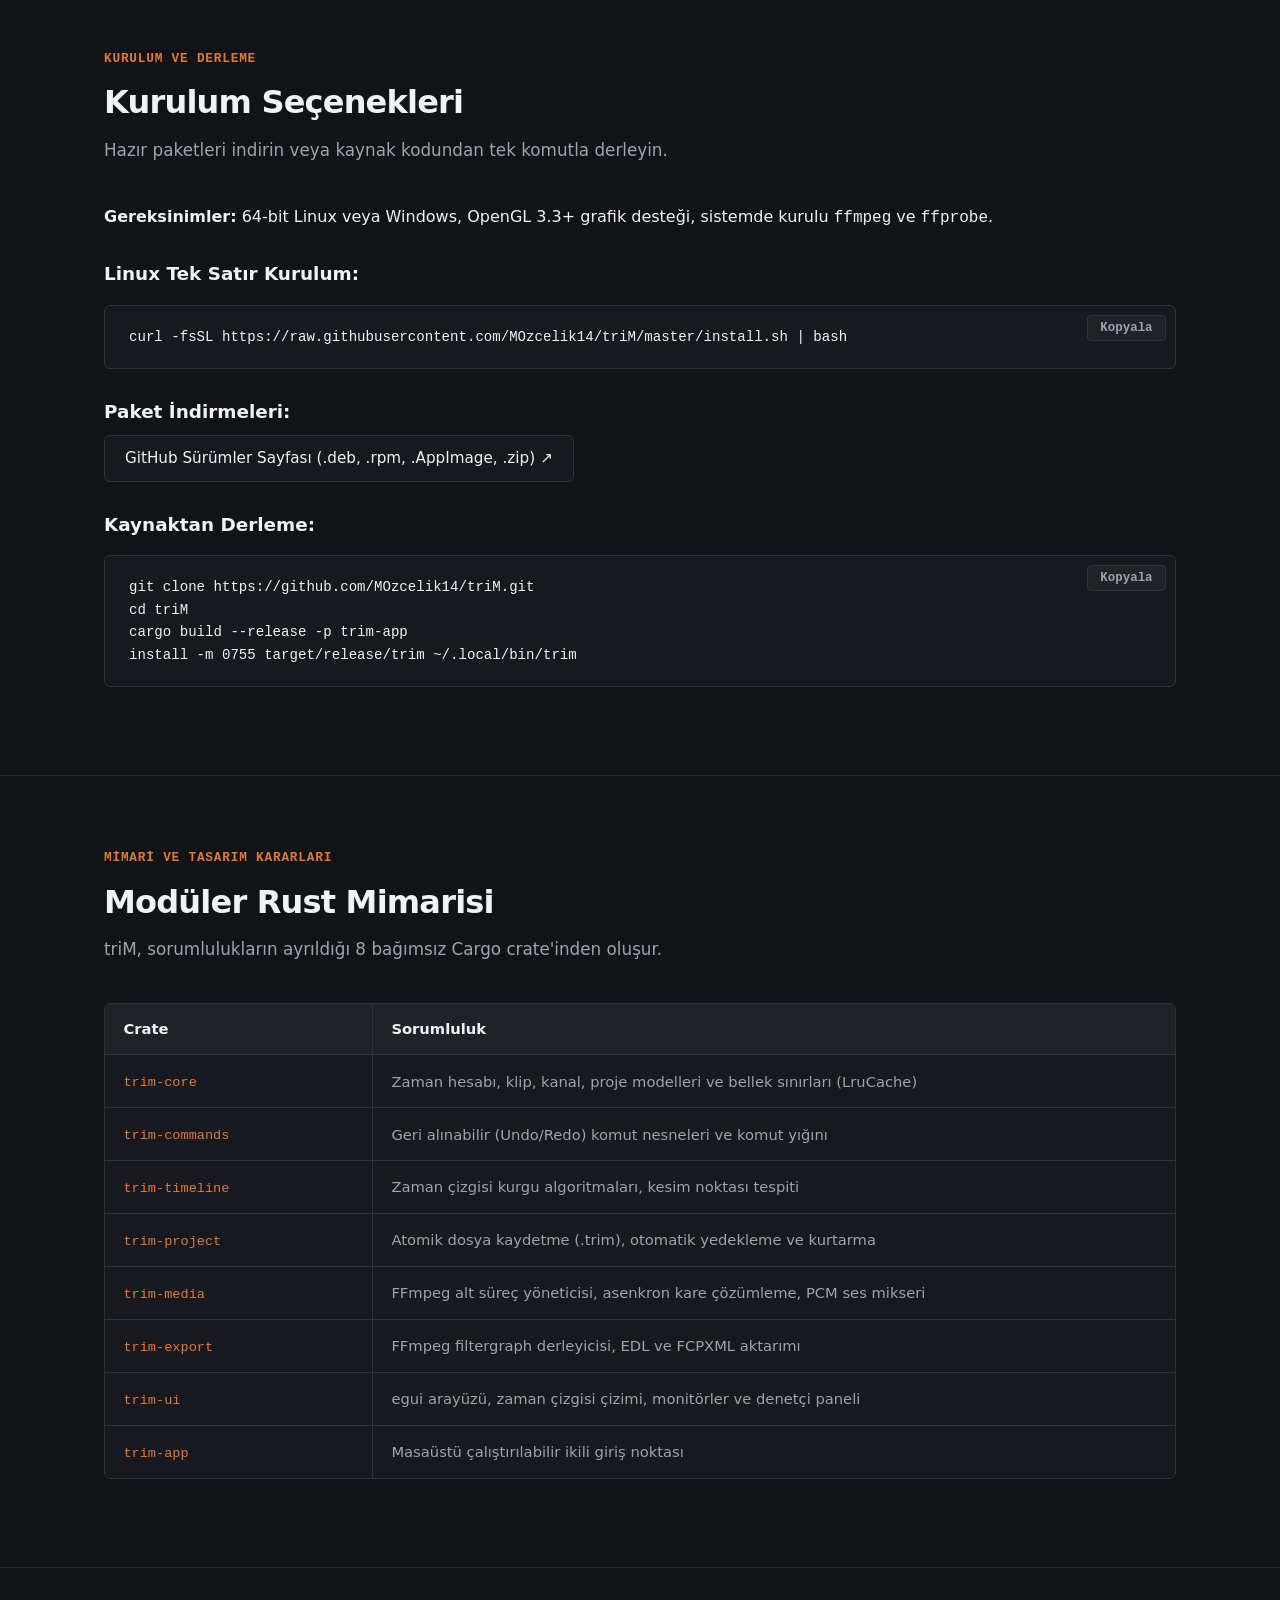
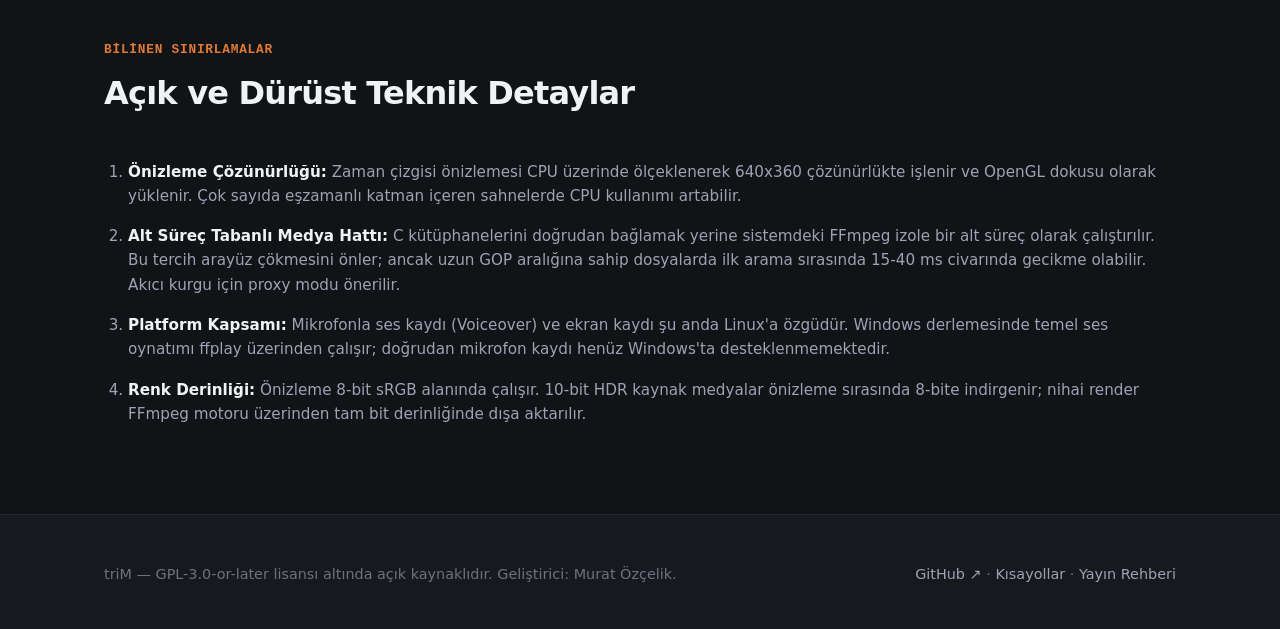
==== commit 9fe94977: "chore: bump version to 1.2.2" ====
--- a/docs/index.html
+++ b/docs/index.html
@@ -67,7 +67,7 @@
               <span class="window-dot dot-yellow"></span>
               <span class="window-dot dot-green"></span>
             </div>
-            <div class="window-title" data-i18n="window_title">triM. v1.2.1 — Sinematik Kurgu Masası</div>
+            <div class="window-title" data-i18n="window_title">triM. v1.2.2 — Sinematik Kurgu Masası</div>
             <div class="window-actions"></div>
           </div>
           <picture>
@@ -153,7 +153,7 @@
         <div class="section-header">
           <div class="section-label" data-i18n="sec_gallery">Canlı Uygulama Ekranları</div>
           <h2 data-i18n="sec_gallery_heading">Gerçek Çalışma Alanı Görünümleri</h2>
-          <p class="section-intro" data-i18n="sec_gallery_sub">Uygulamanın v1.2.1 sürümünden doğrudan alınan ekran görüntüleri. Büyütmek için tıklayın.</p>
+          <p class="section-intro" data-i18n="sec_gallery_sub">Uygulamanın v1.2.2 sürümünden doğrudan alınan ekran görüntüleri. Büyütmek için tıklayın.</p>
         </div>
 
         <!-- Filter Buttons -->
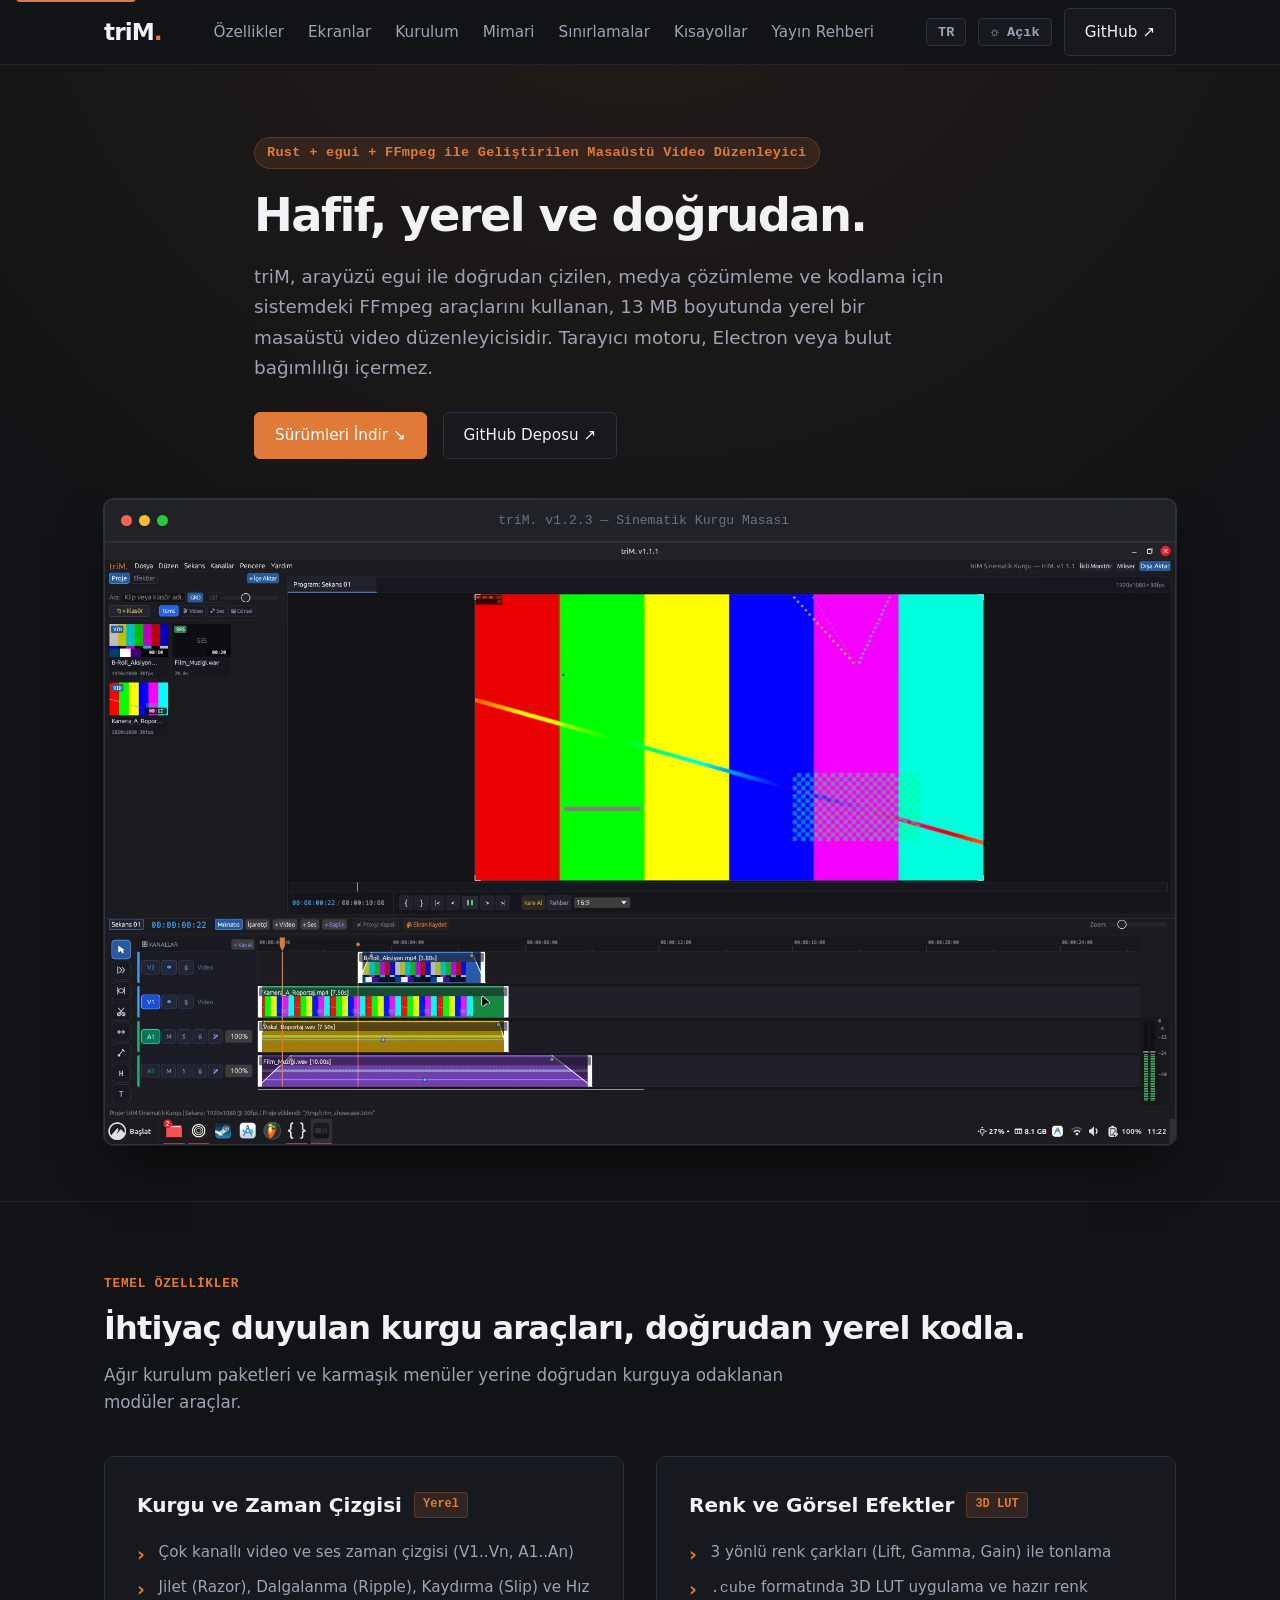
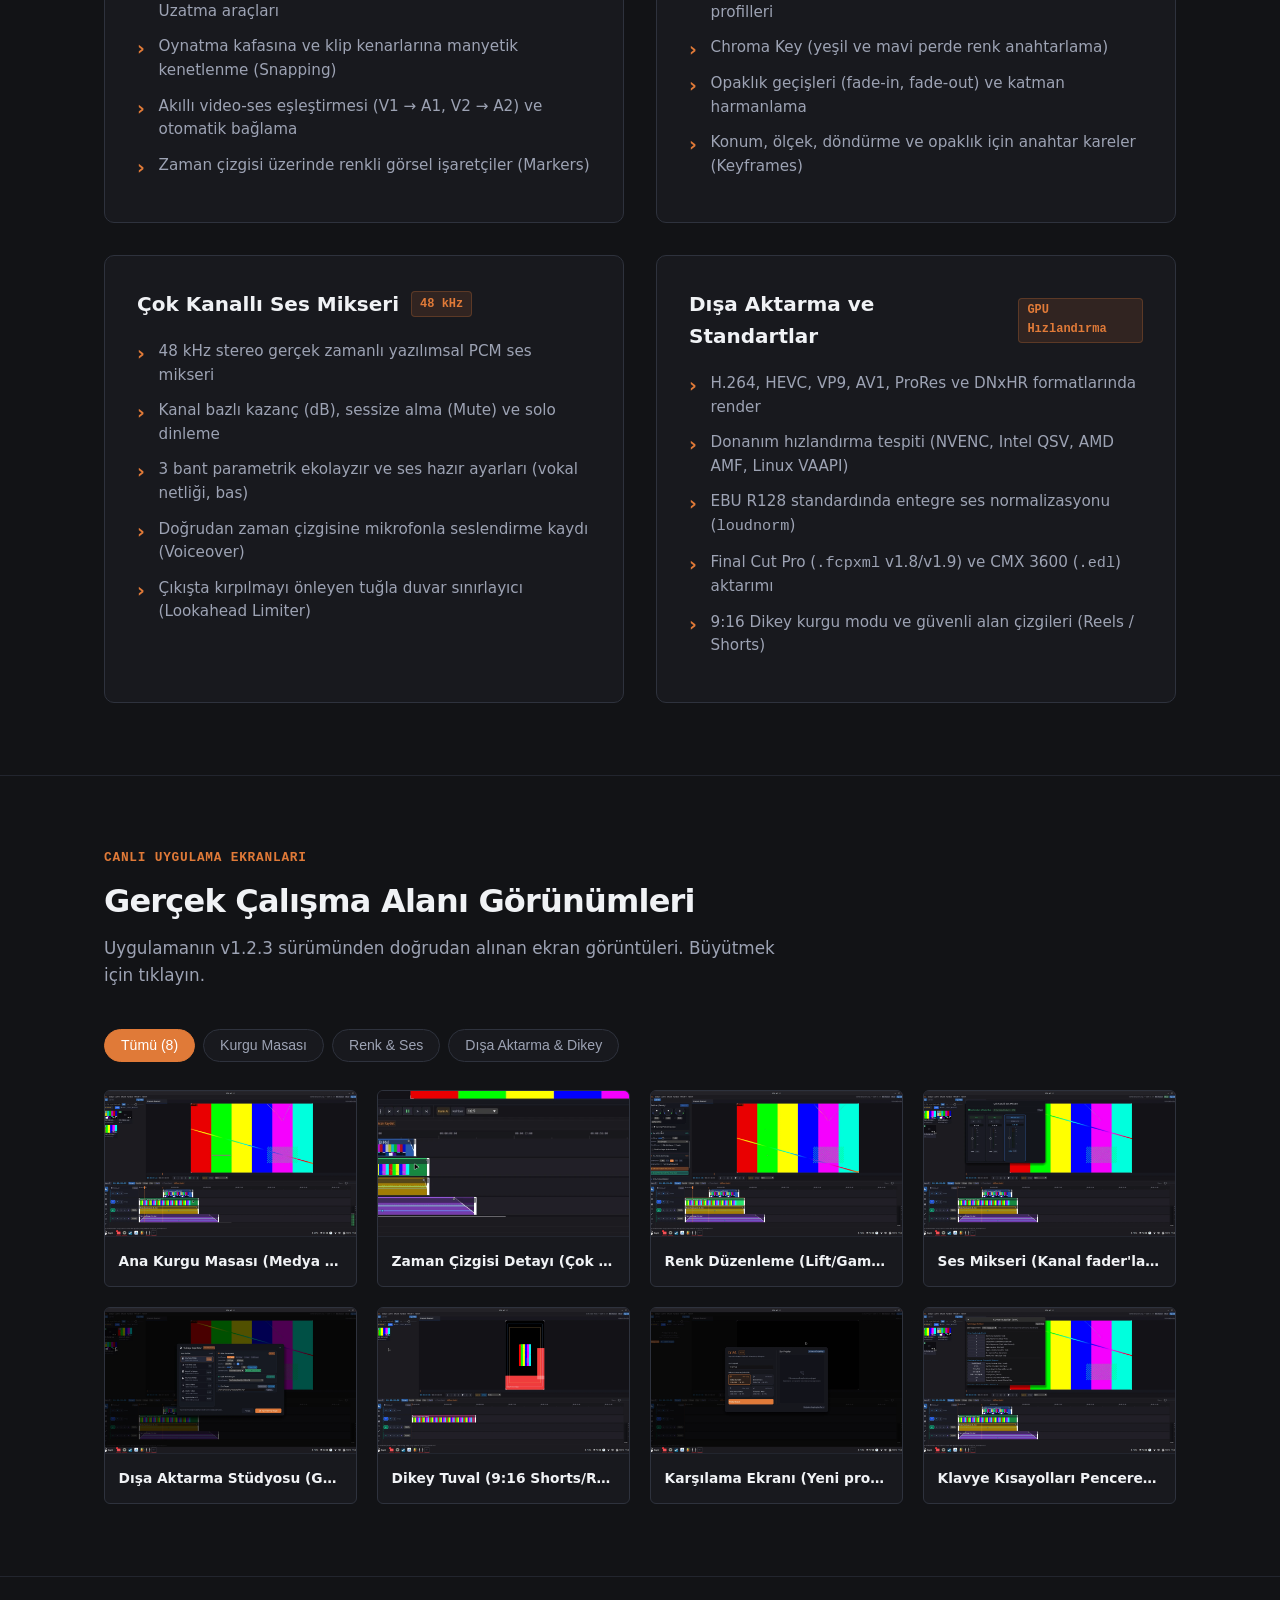
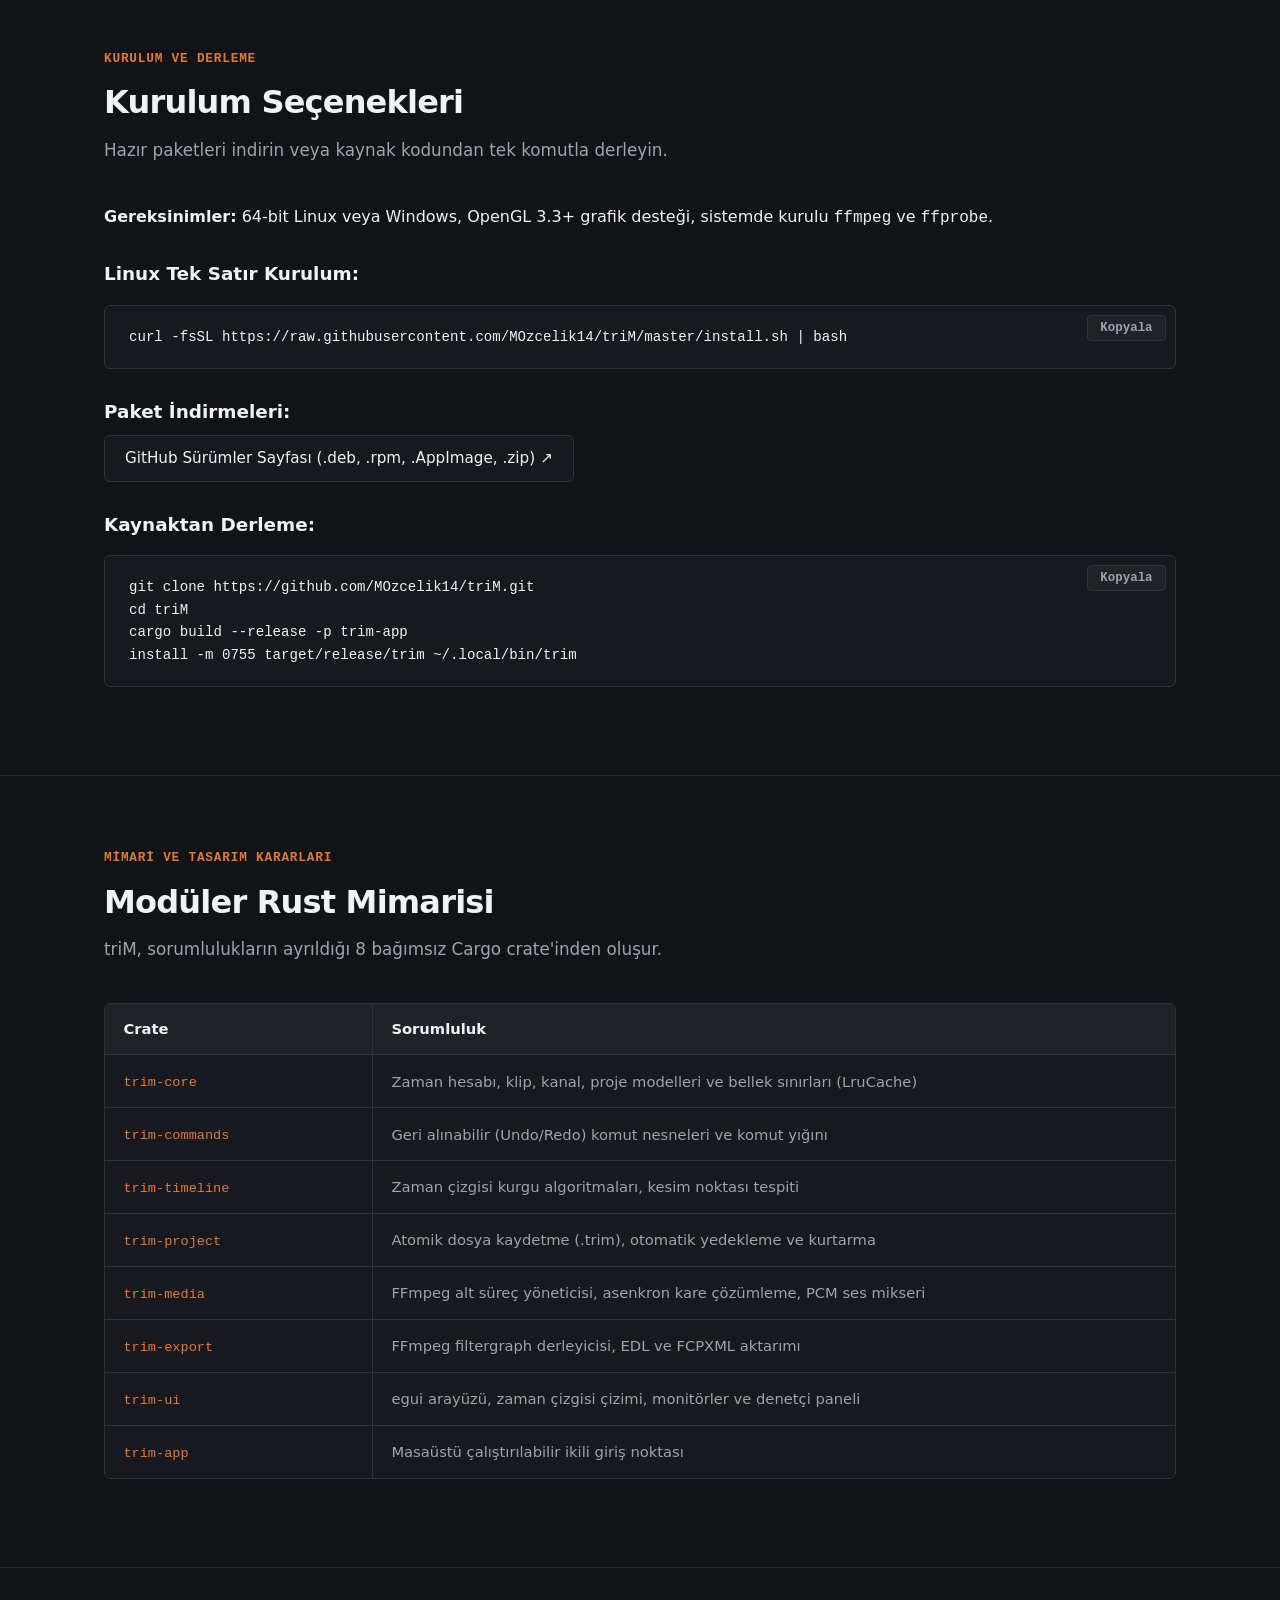
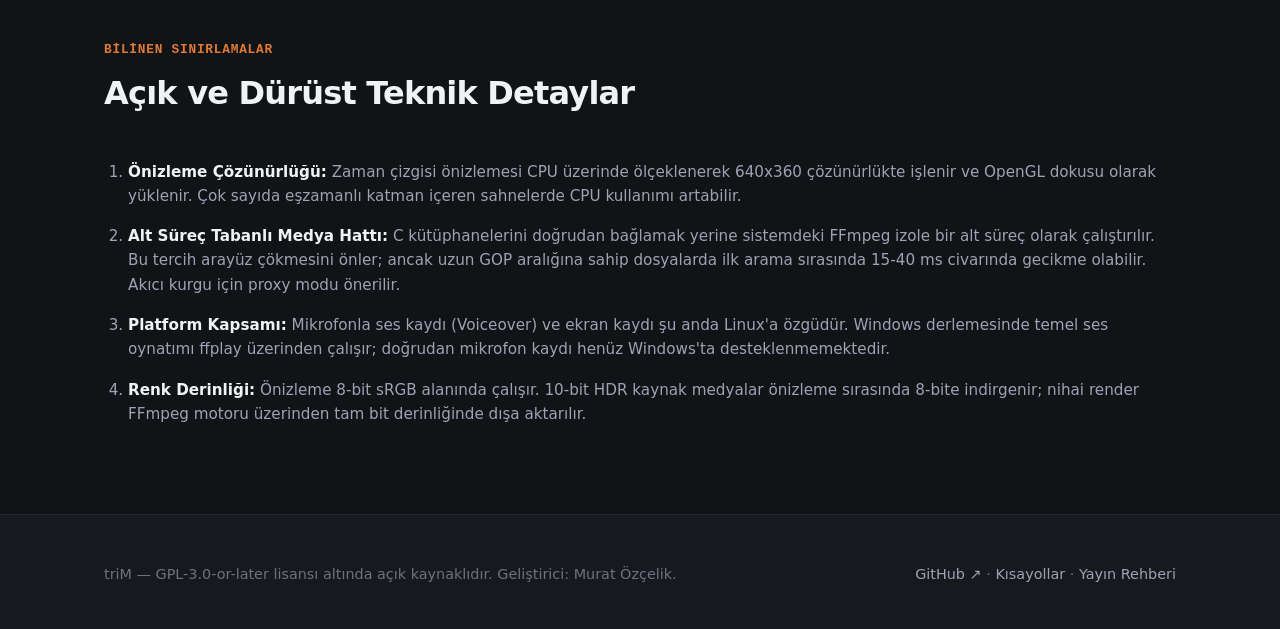
==== commit ee1b6fd1: "chore: bump version to 1.2.3" ====
--- a/docs/index.html
+++ b/docs/index.html
@@ -67,7 +67,7 @@
               <span class="window-dot dot-yellow"></span>
               <span class="window-dot dot-green"></span>
             </div>
-            <div class="window-title" data-i18n="window_title">triM. v1.2.2 — Sinematik Kurgu Masası</div>
+            <div class="window-title" data-i18n="window_title">triM. v1.2.3 — Sinematik Kurgu Masası</div>
             <div class="window-actions"></div>
           </div>
           <picture>
@@ -153,7 +153,7 @@
         <div class="section-header">
           <div class="section-label" data-i18n="sec_gallery">Canlı Uygulama Ekranları</div>
           <h2 data-i18n="sec_gallery_heading">Gerçek Çalışma Alanı Görünümleri</h2>
-          <p class="section-intro" data-i18n="sec_gallery_sub">Uygulamanın v1.2.2 sürümünden doğrudan alınan ekran görüntüleri. Büyütmek için tıklayın.</p>
+          <p class="section-intro" data-i18n="sec_gallery_sub">Uygulamanın v1.2.3 sürümünden doğrudan alınan ekran görüntüleri. Büyütmek için tıklayın.</p>
         </div>
 
         <!-- Filter Buttons -->
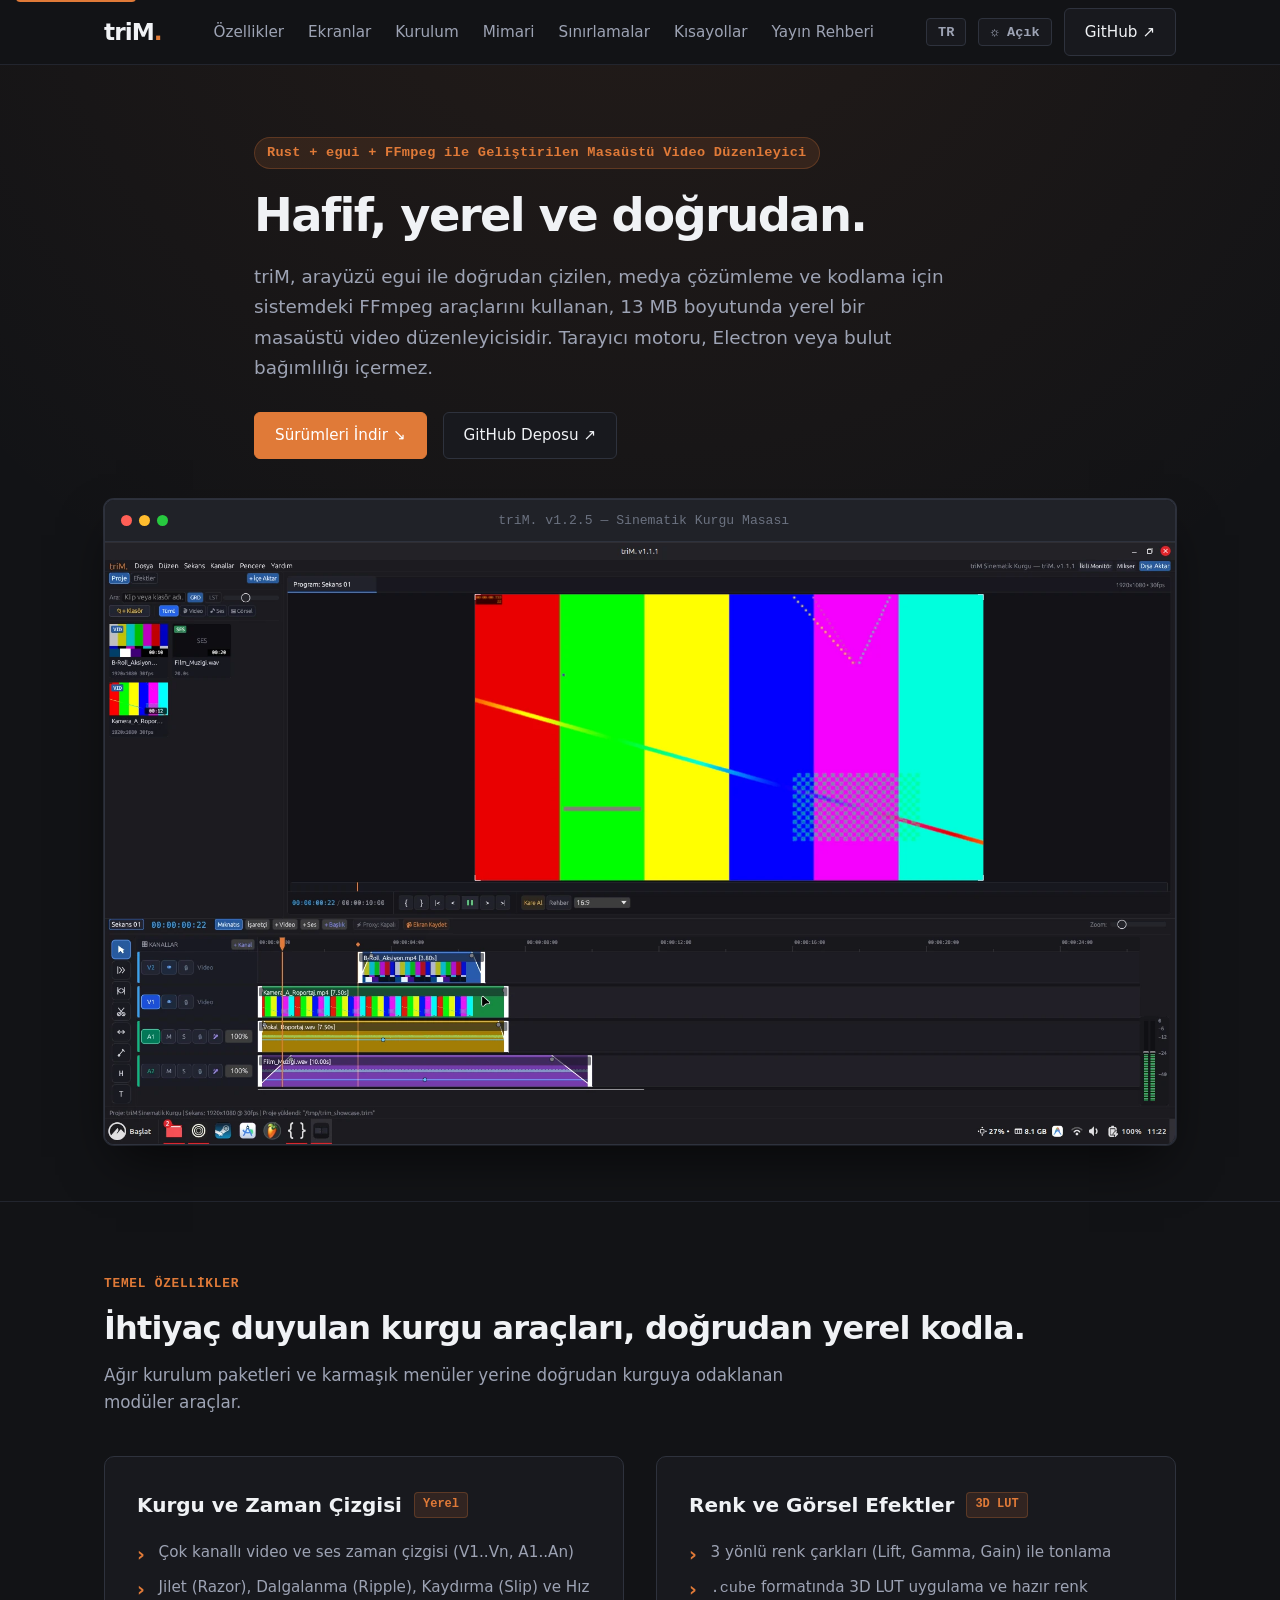
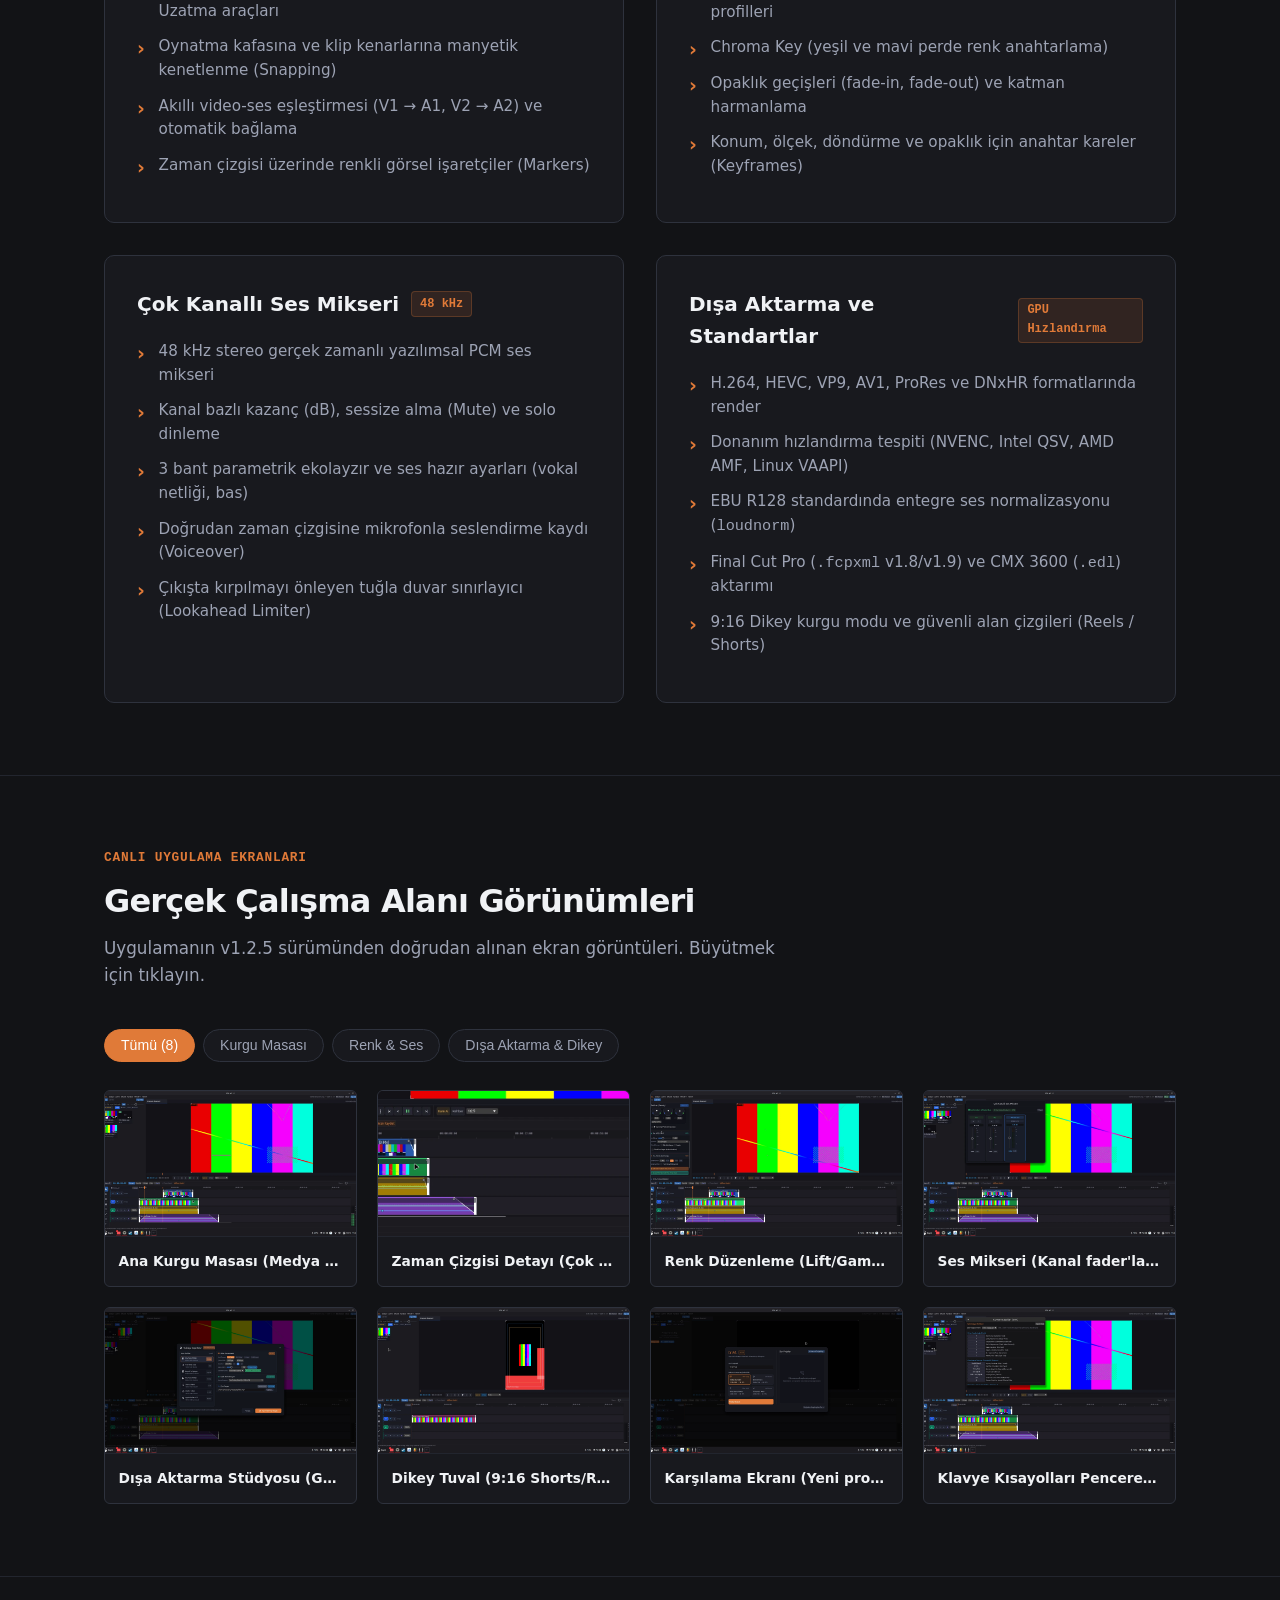
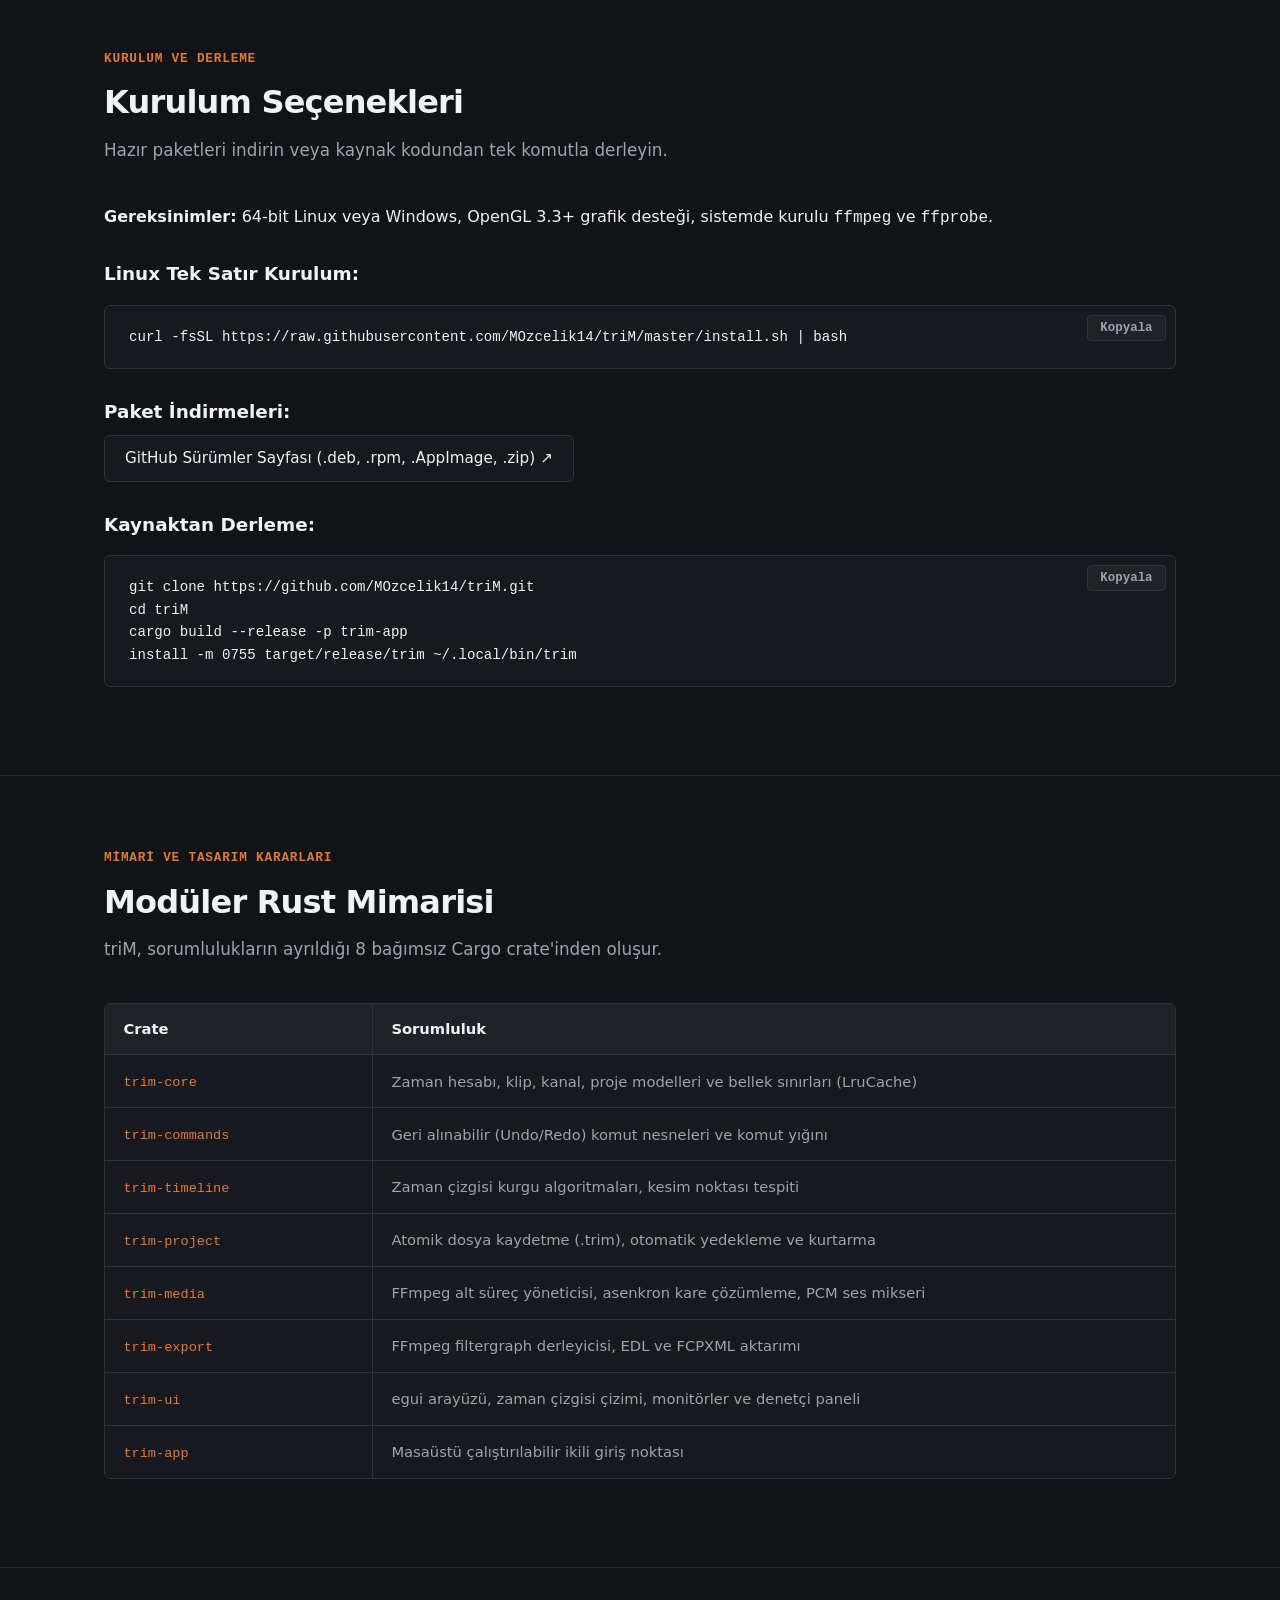
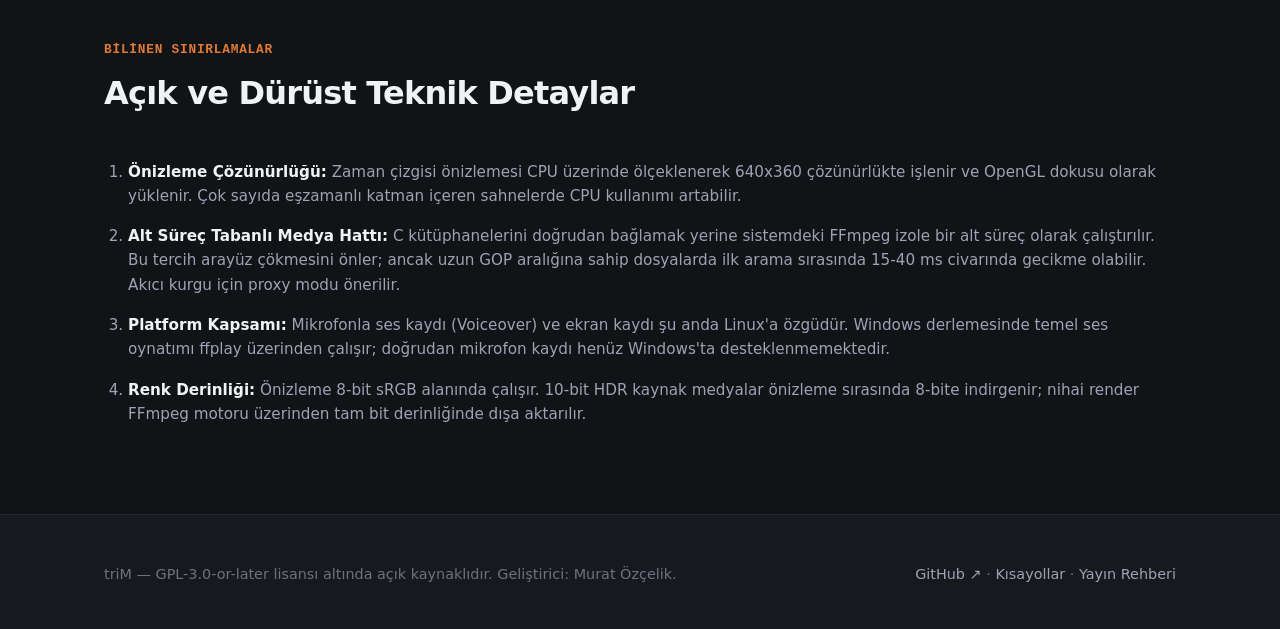
==== commit 007ccc96: "chore: bump version to 1.2.5 and update splash subtitle" ====
--- a/docs/index.html
+++ b/docs/index.html
@@ -18,7 +18,7 @@
   <meta property="og:image" content="https://mozcelik14.github.io/triM/assets/screenshots/workspace.png">
   <meta name="twitter:card" content="summary_large_image">
   
-  <link rel="icon" type="image/svg+xml" href="./assets/icons/io.github.mozcelik14.triM.svg">
+  <link rel="icon" type="image/svg+xml" href="./assets/icons/trim.svg">
   <link rel="stylesheet" href="./css/style.css">
   <script src="./js/main.js" defer></script>
 </head>
@@ -67,7 +67,7 @@
               <span class="window-dot dot-yellow"></span>
               <span class="window-dot dot-green"></span>
             </div>
-            <div class="window-title" data-i18n="window_title">triM. v1.2.3 — Sinematik Kurgu Masası</div>
+            <div class="window-title" data-i18n="window_title">triM. v1.2.5 — Sinematik Kurgu Masası</div>
             <div class="window-actions"></div>
           </div>
           <picture>
@@ -153,7 +153,7 @@
         <div class="section-header">
           <div class="section-label" data-i18n="sec_gallery">Canlı Uygulama Ekranları</div>
           <h2 data-i18n="sec_gallery_heading">Gerçek Çalışma Alanı Görünümleri</h2>
-          <p class="section-intro" data-i18n="sec_gallery_sub">Uygulamanın v1.2.3 sürümünden doğrudan alınan ekran görüntüleri. Büyütmek için tıklayın.</p>
+          <p class="section-intro" data-i18n="sec_gallery_sub">Uygulamanın v1.2.5 sürümünden doğrudan alınan ekran görüntüleri. Büyütmek için tıklayın.</p>
         </div>
 
         <!-- Filter Buttons -->
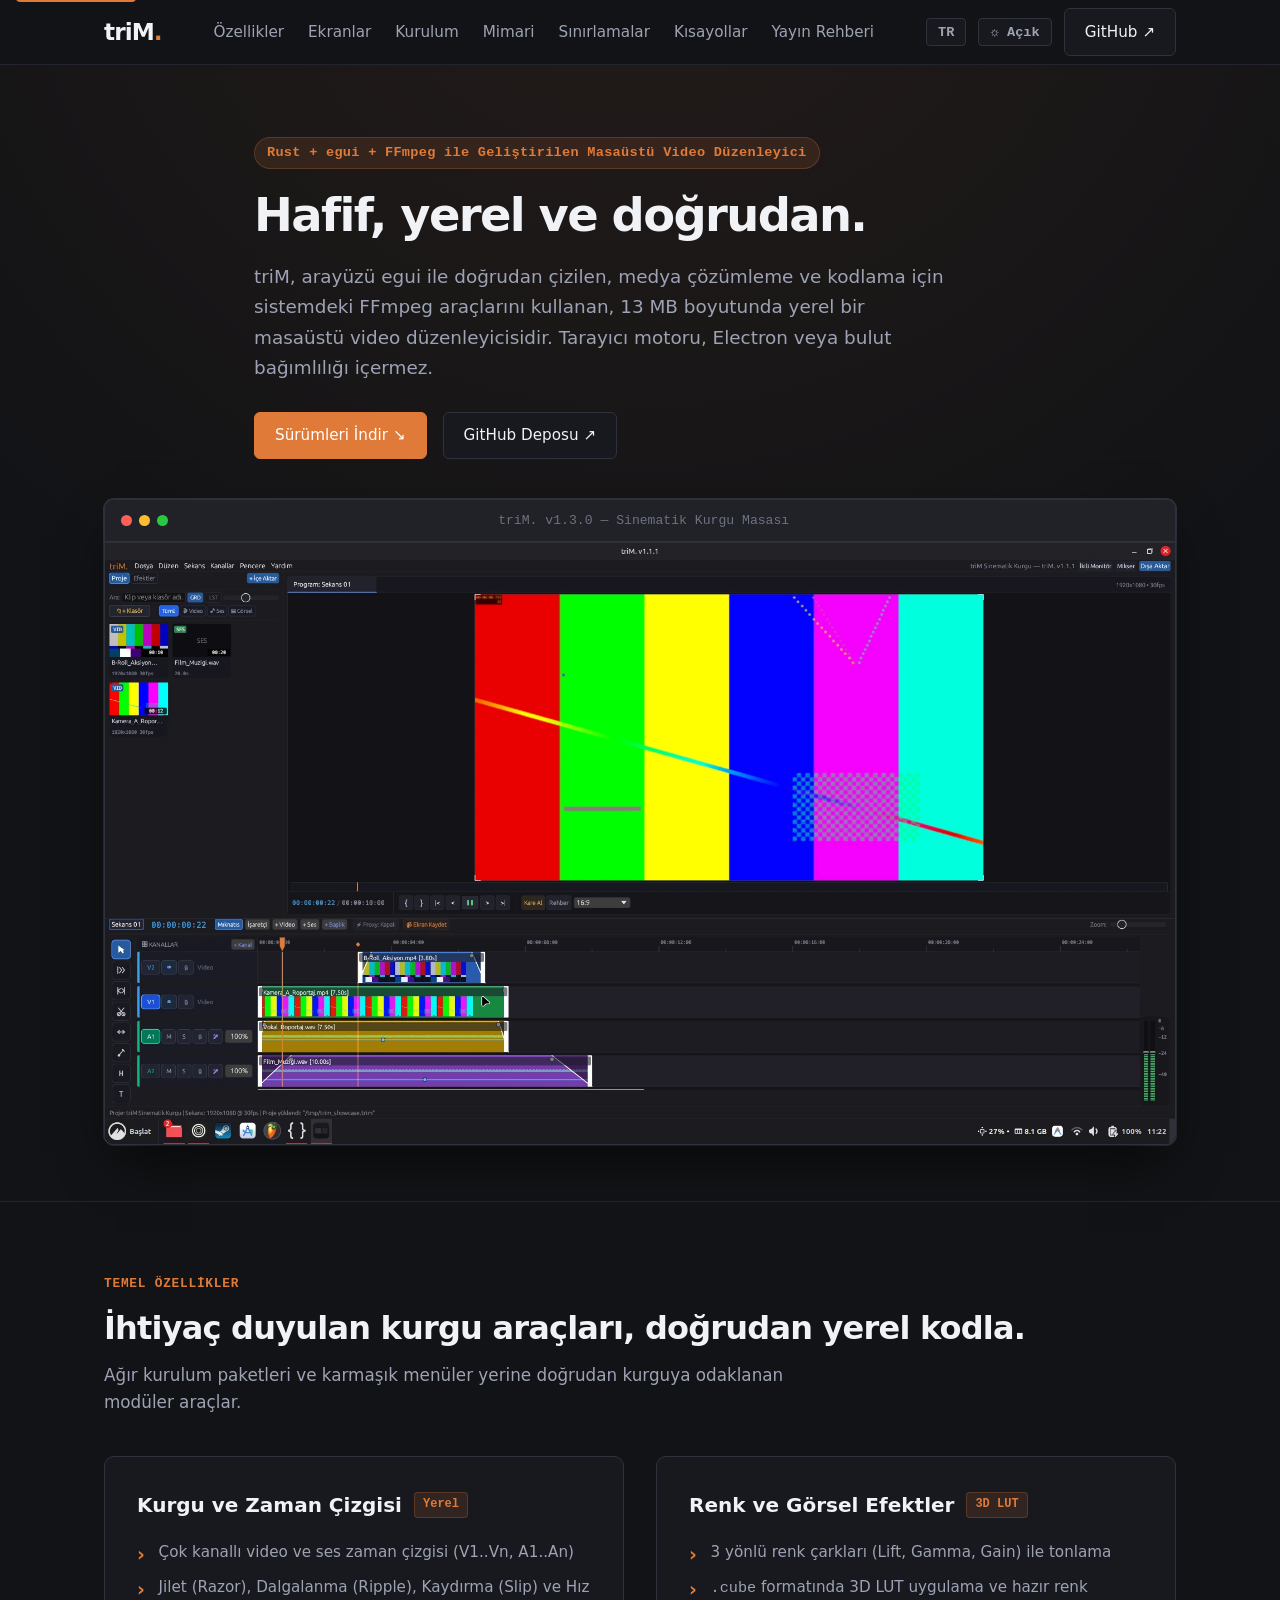
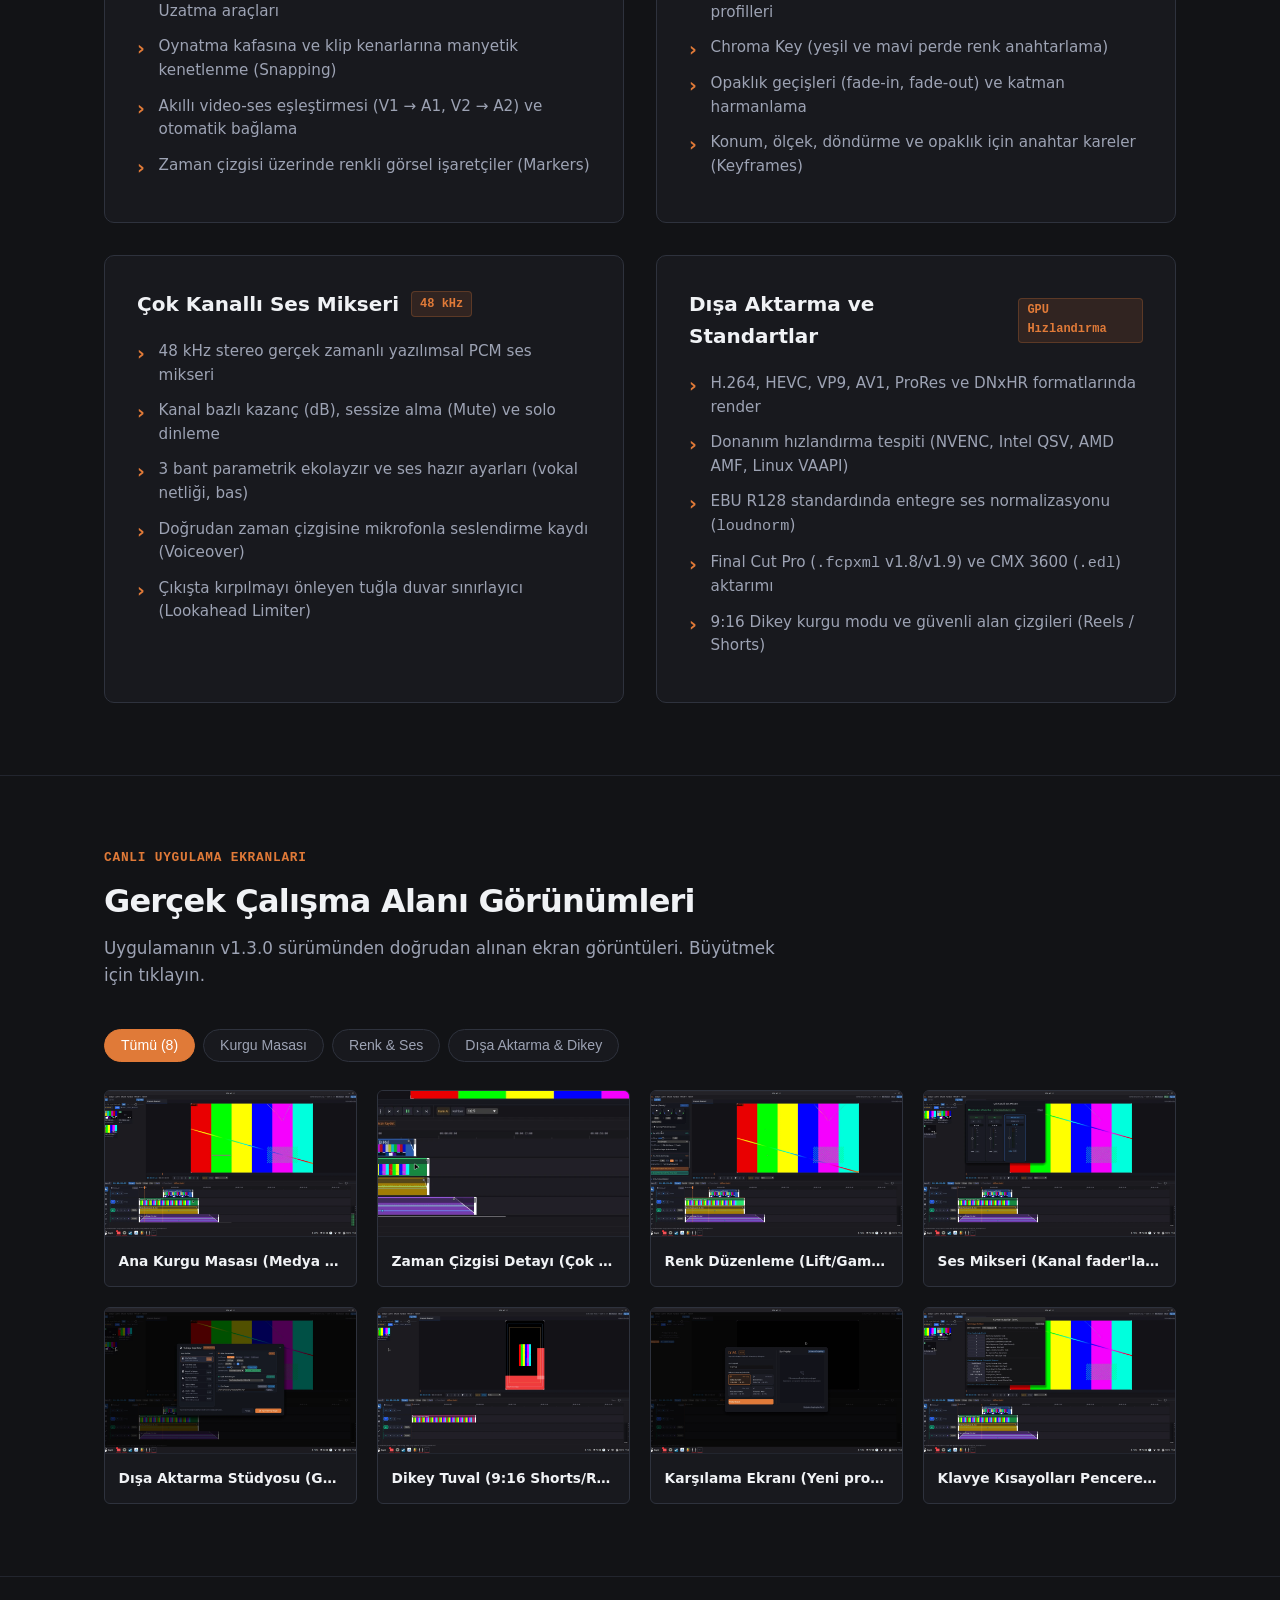
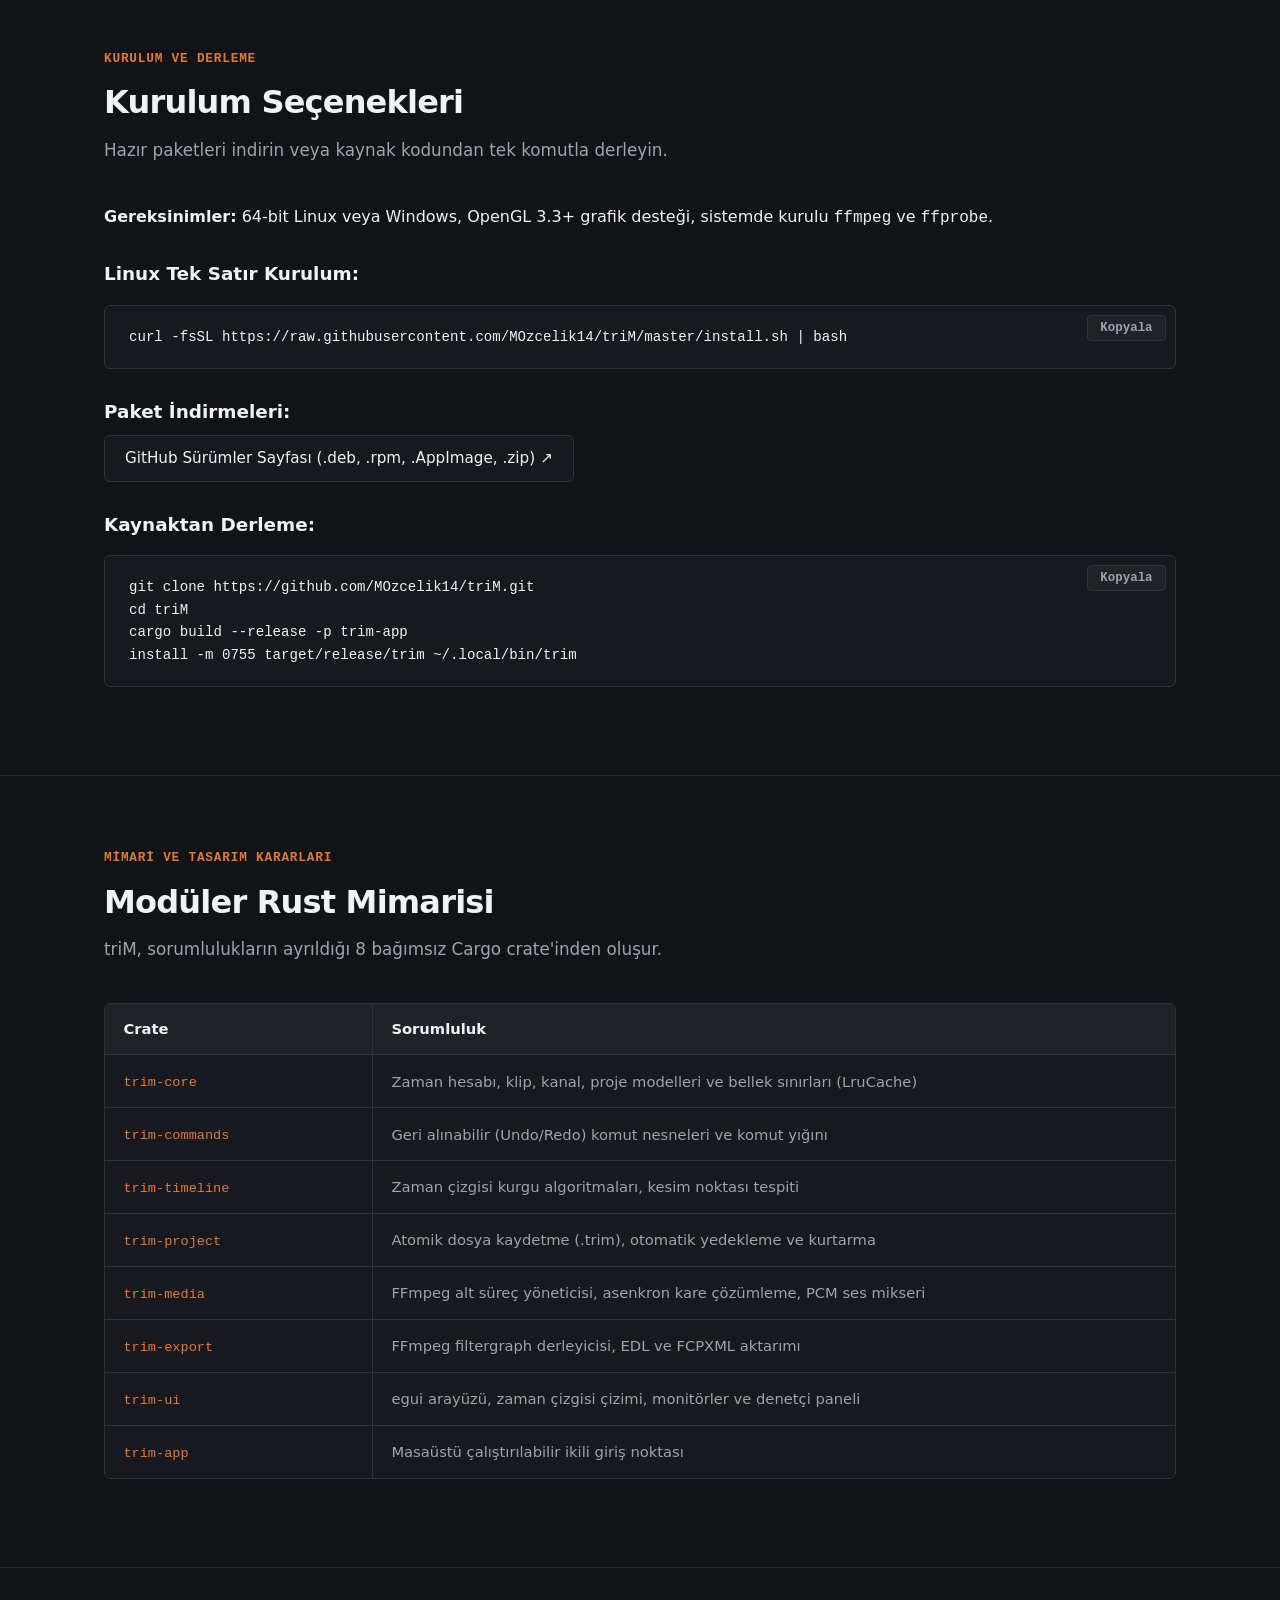
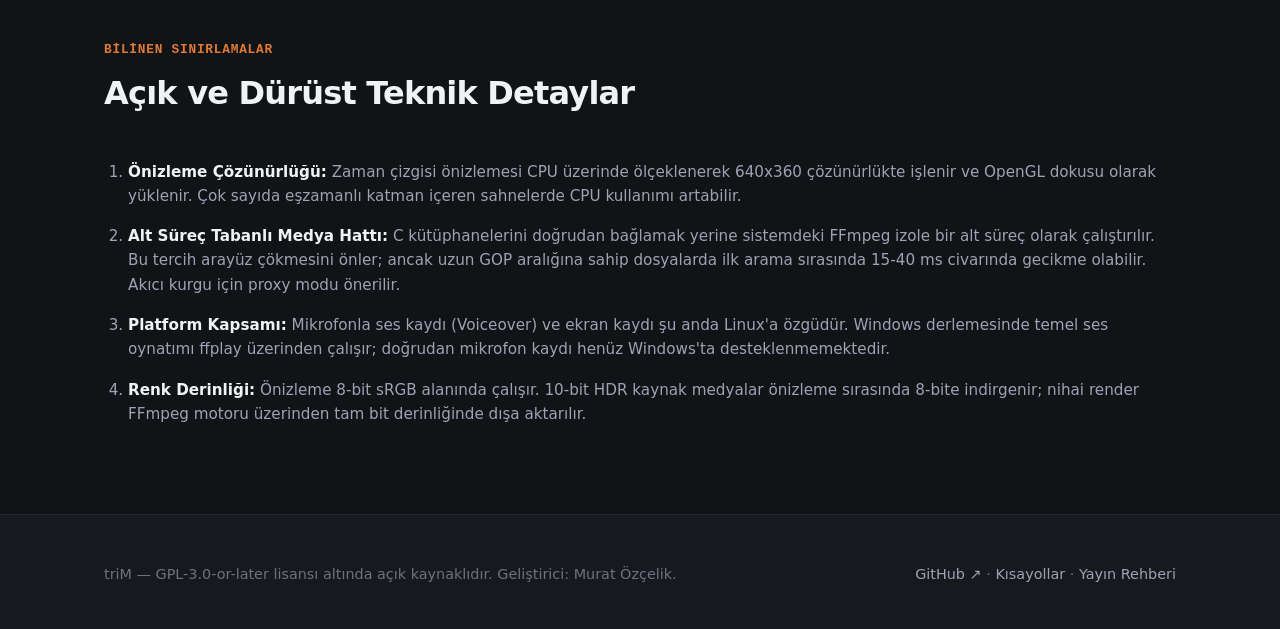
==== commit 892c381e: "feat: release v1.3.0 - Preferences & Settings hub, i18n support, RAM cache budget, and hardware stat" ====
--- a/docs/index.html
+++ b/docs/index.html
@@ -67,7 +67,7 @@
               <span class="window-dot dot-yellow"></span>
               <span class="window-dot dot-green"></span>
             </div>
-            <div class="window-title" data-i18n="window_title">triM. v1.2.5 — Sinematik Kurgu Masası</div>
+            <div class="window-title" data-i18n="window_title">triM. v1.3.0 — Sinematik Kurgu Masası</div>
             <div class="window-actions"></div>
           </div>
           <picture>
@@ -153,7 +153,7 @@
         <div class="section-header">
           <div class="section-label" data-i18n="sec_gallery">Canlı Uygulama Ekranları</div>
           <h2 data-i18n="sec_gallery_heading">Gerçek Çalışma Alanı Görünümleri</h2>
-          <p class="section-intro" data-i18n="sec_gallery_sub">Uygulamanın v1.2.5 sürümünden doğrudan alınan ekran görüntüleri. Büyütmek için tıklayın.</p>
+          <p class="section-intro" data-i18n="sec_gallery_sub">Uygulamanın v1.3.0 sürümünden doğrudan alınan ekran görüntüleri. Büyütmek için tıklayın.</p>
         </div>
 
         <!-- Filter Buttons -->
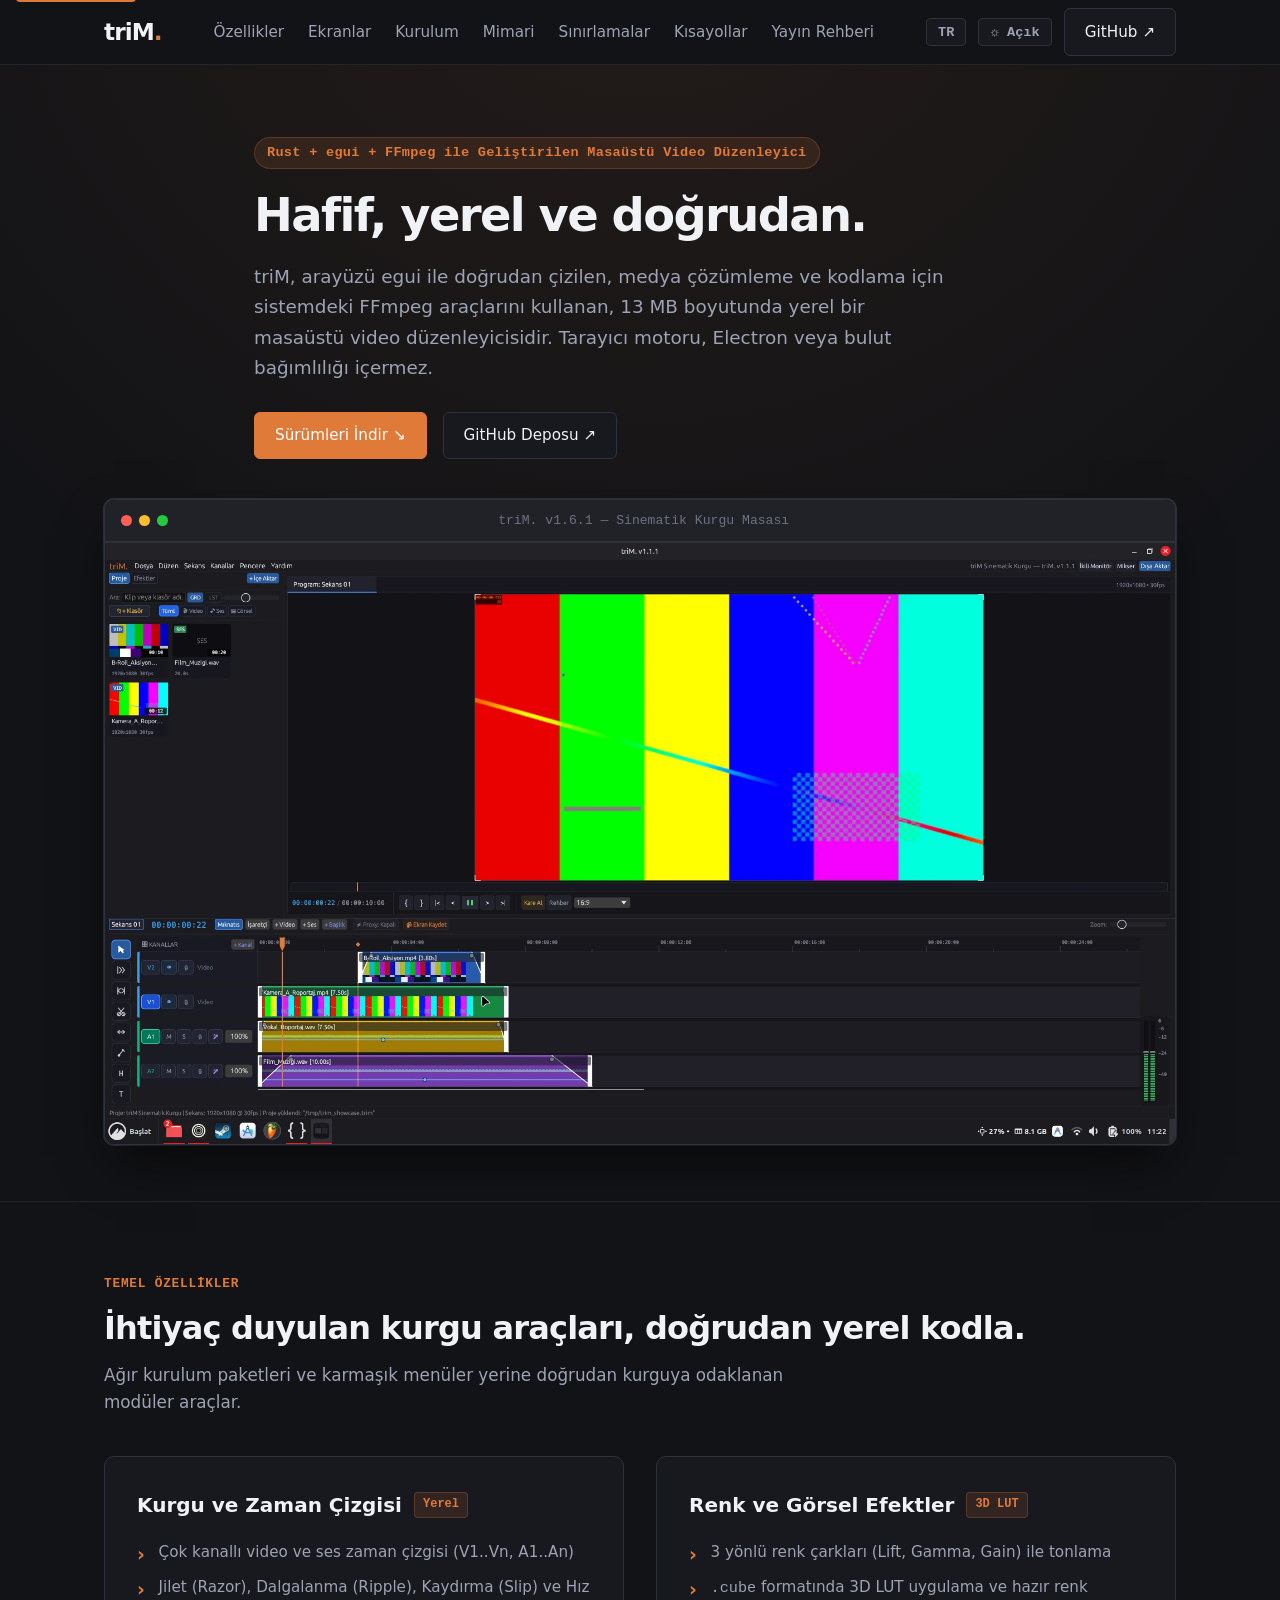
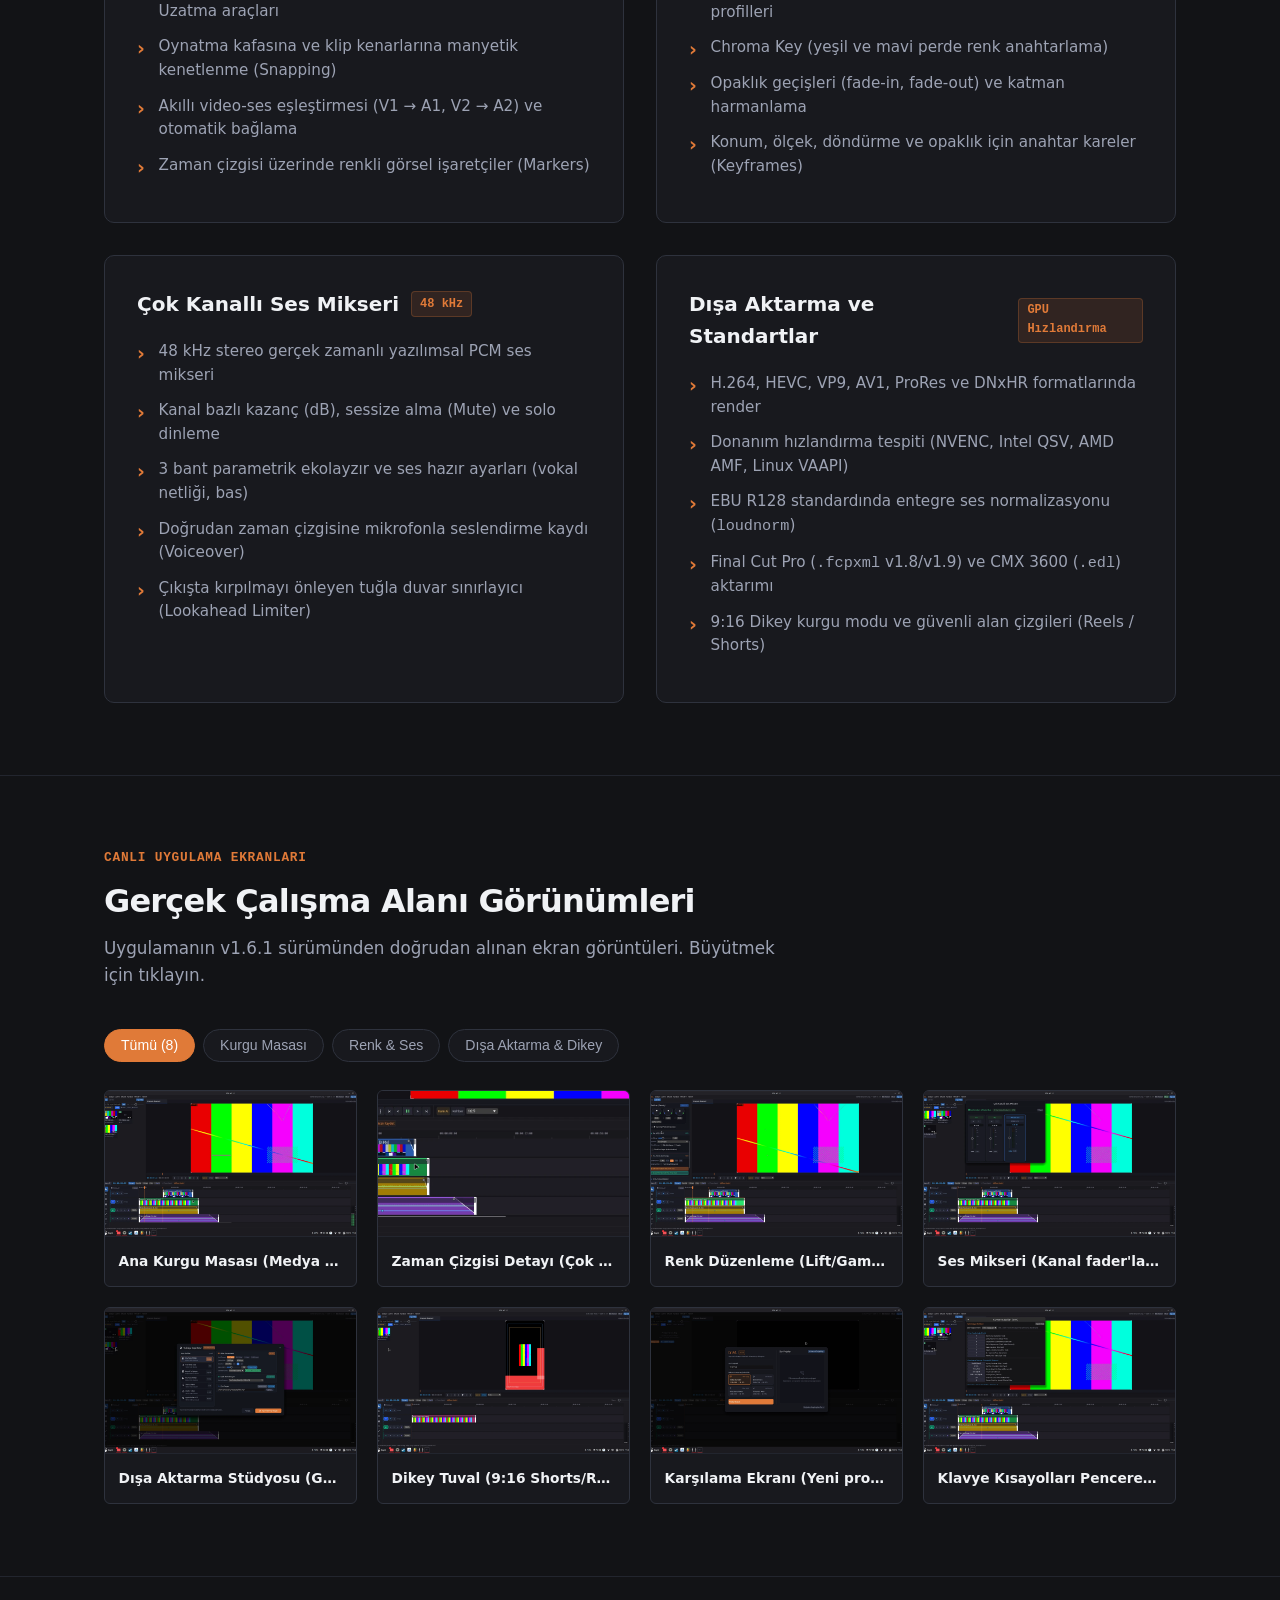
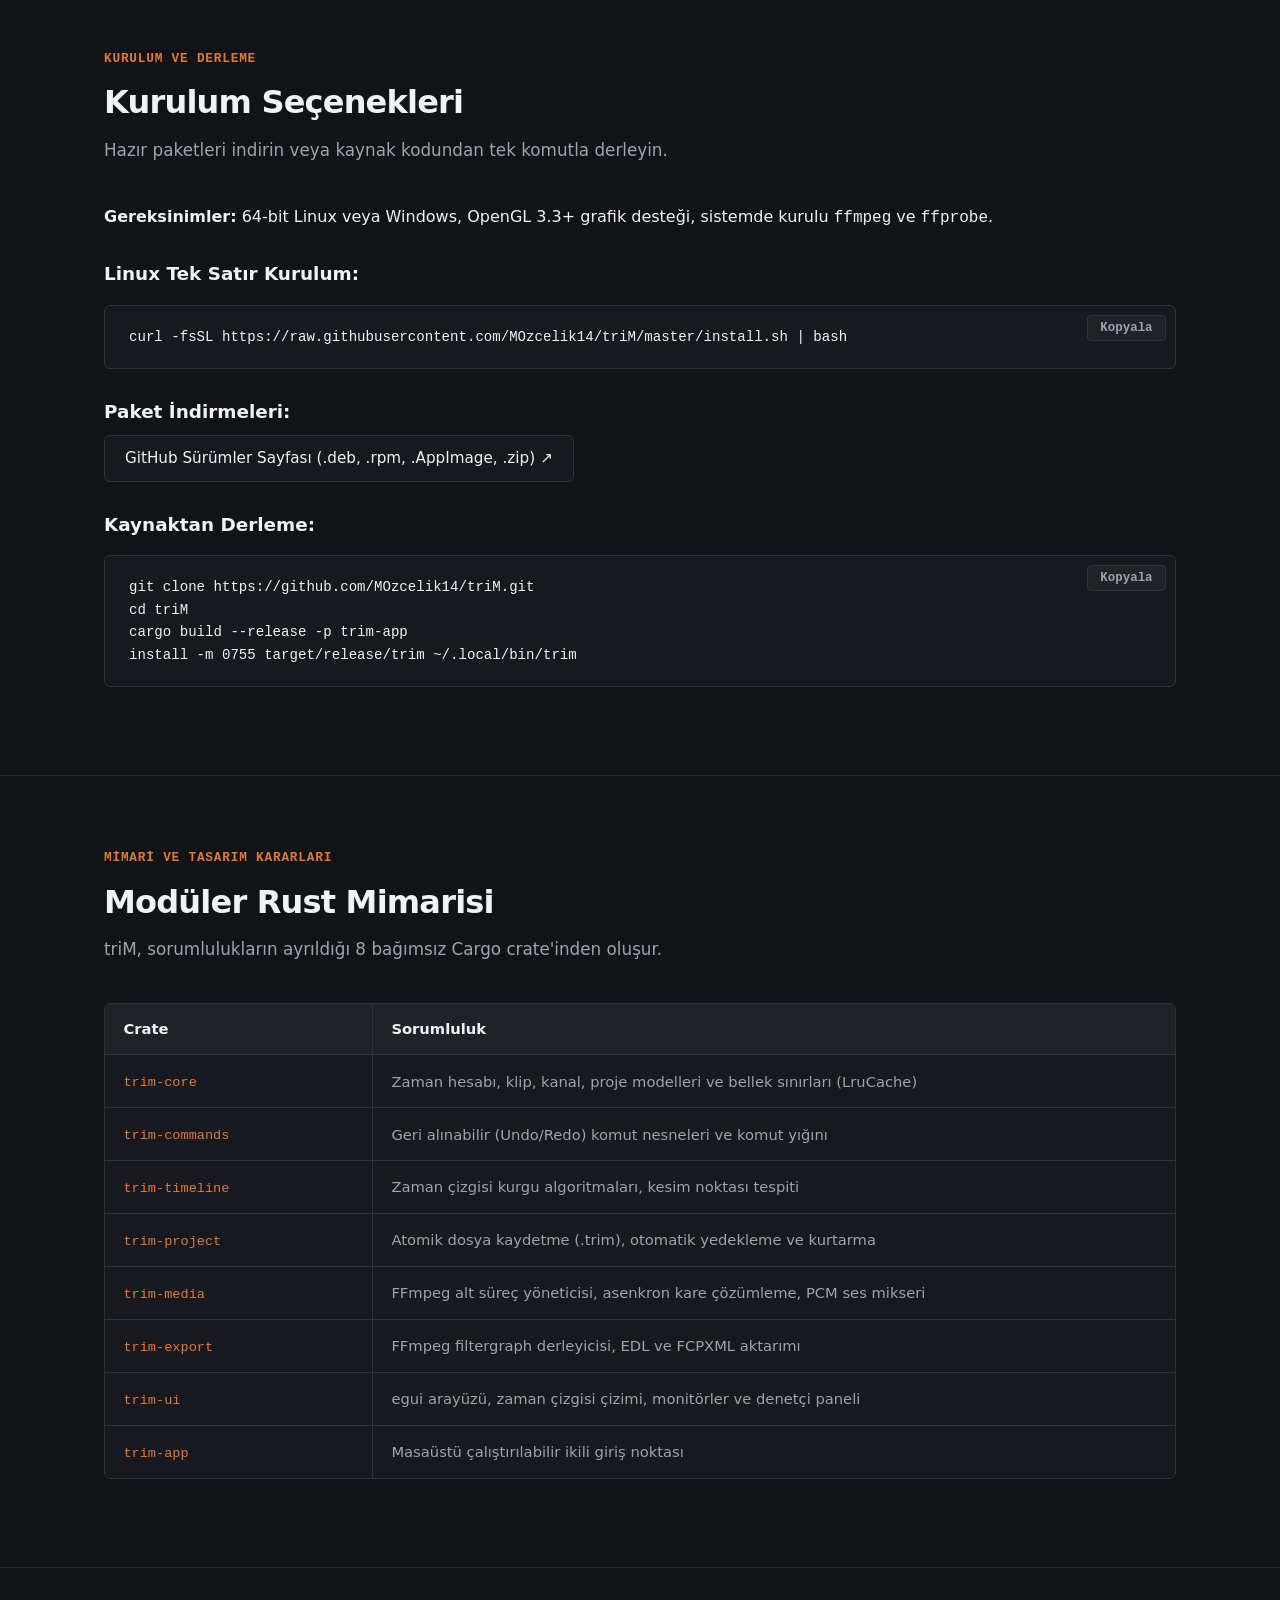
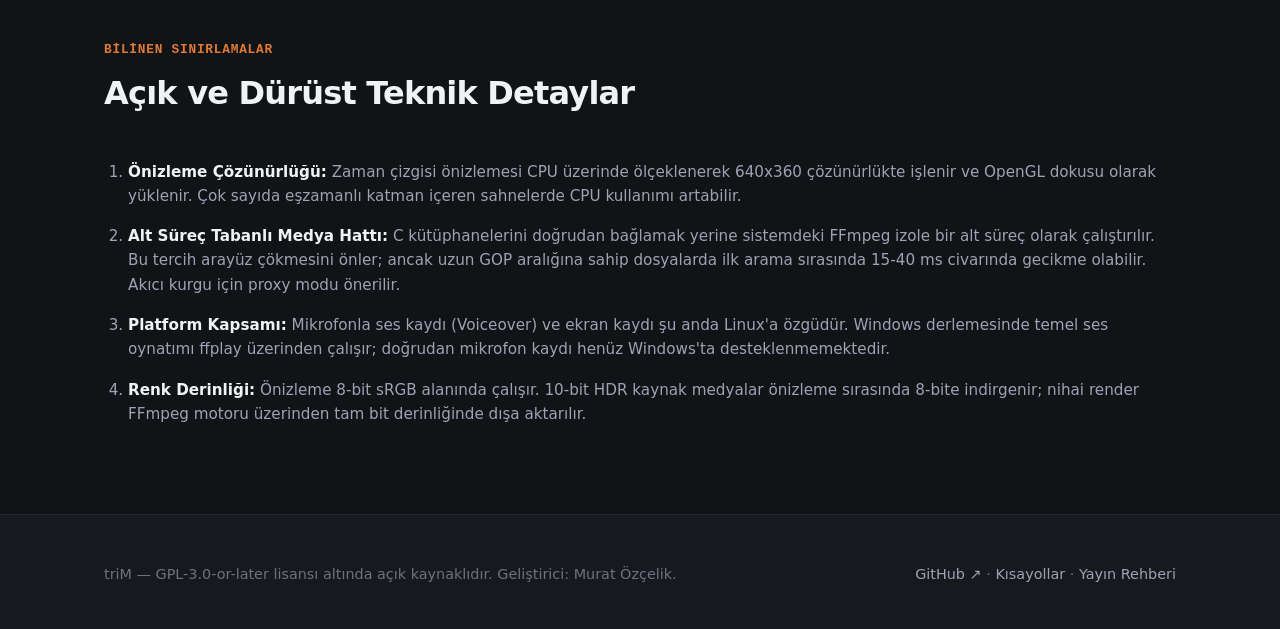
==== commit 7e400b41: "chore(pages): auto-sync website version from Cargo.toml and latest GitHub release" ====
--- a/docs/index.html
+++ b/docs/index.html
@@ -67,7 +67,7 @@
               <span class="window-dot dot-yellow"></span>
               <span class="window-dot dot-green"></span>
             </div>
-            <div class="window-title" data-i18n="window_title">triM. v1.3.0 — Sinematik Kurgu Masası</div>
+            <div class="window-title" data-i18n="window_title">triM. v1.6.1 — Sinematik Kurgu Masası</div>
             <div class="window-actions"></div>
           </div>
           <picture>
@@ -153,7 +153,7 @@
         <div class="section-header">
           <div class="section-label" data-i18n="sec_gallery">Canlı Uygulama Ekranları</div>
           <h2 data-i18n="sec_gallery_heading">Gerçek Çalışma Alanı Görünümleri</h2>
-          <p class="section-intro" data-i18n="sec_gallery_sub">Uygulamanın v1.3.0 sürümünden doğrudan alınan ekran görüntüleri. Büyütmek için tıklayın.</p>
+          <p class="section-intro" data-i18n="sec_gallery_sub">Uygulamanın v1.6.1 sürümünden doğrudan alınan ekran görüntüleri. Büyütmek için tıklayın.</p>
         </div>
 
         <!-- Filter Buttons -->
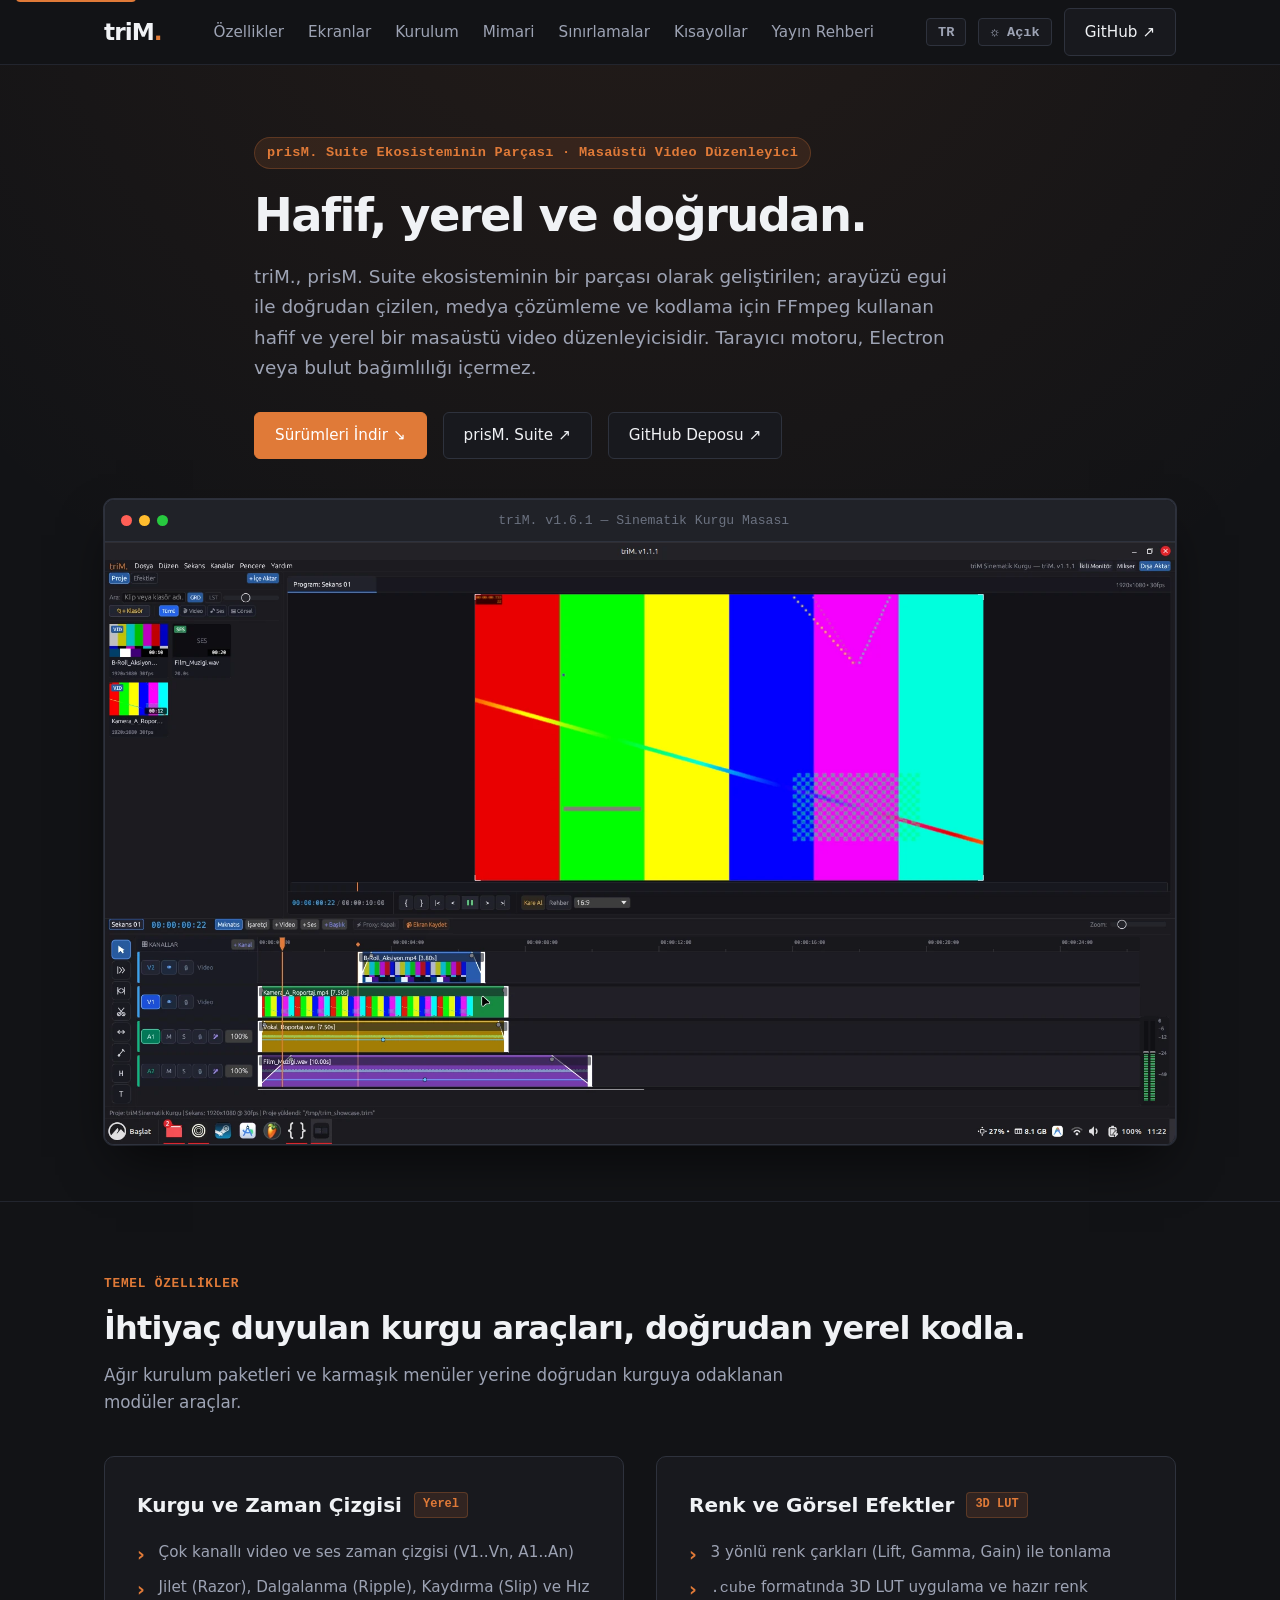
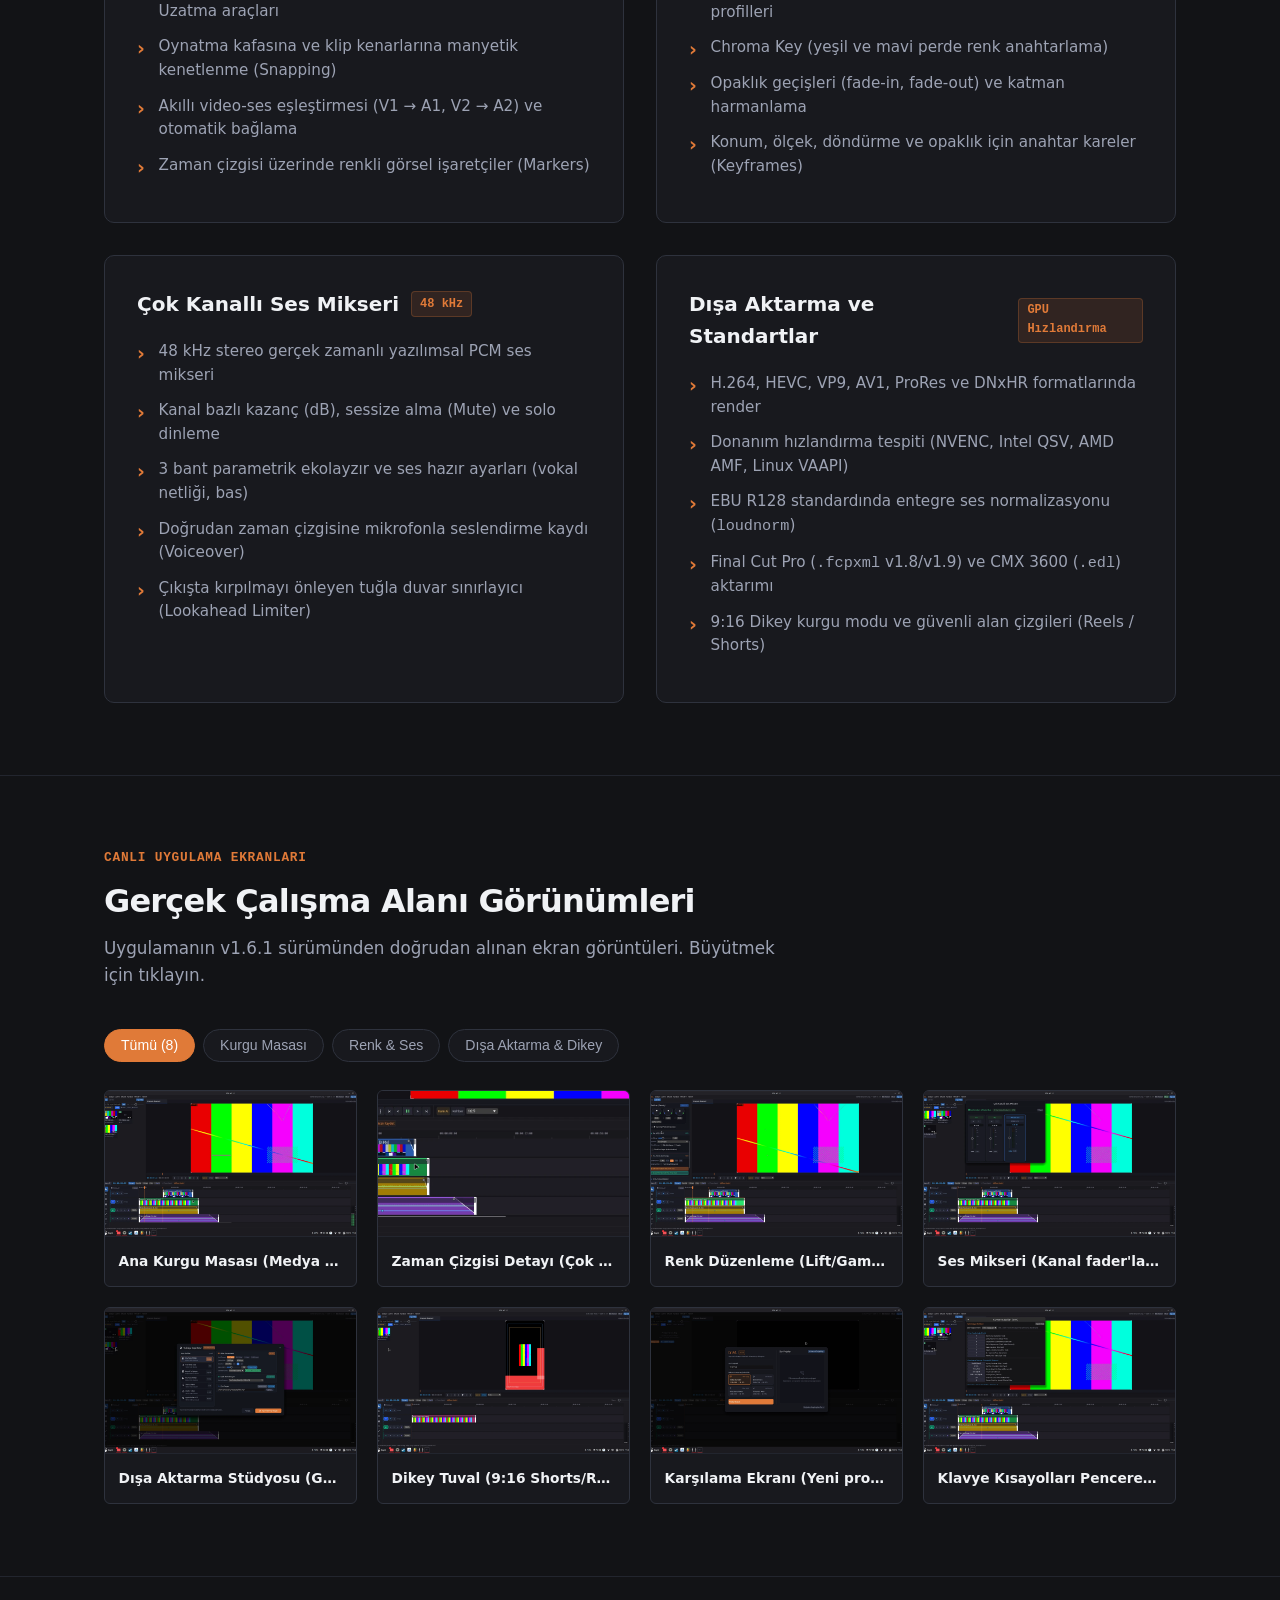
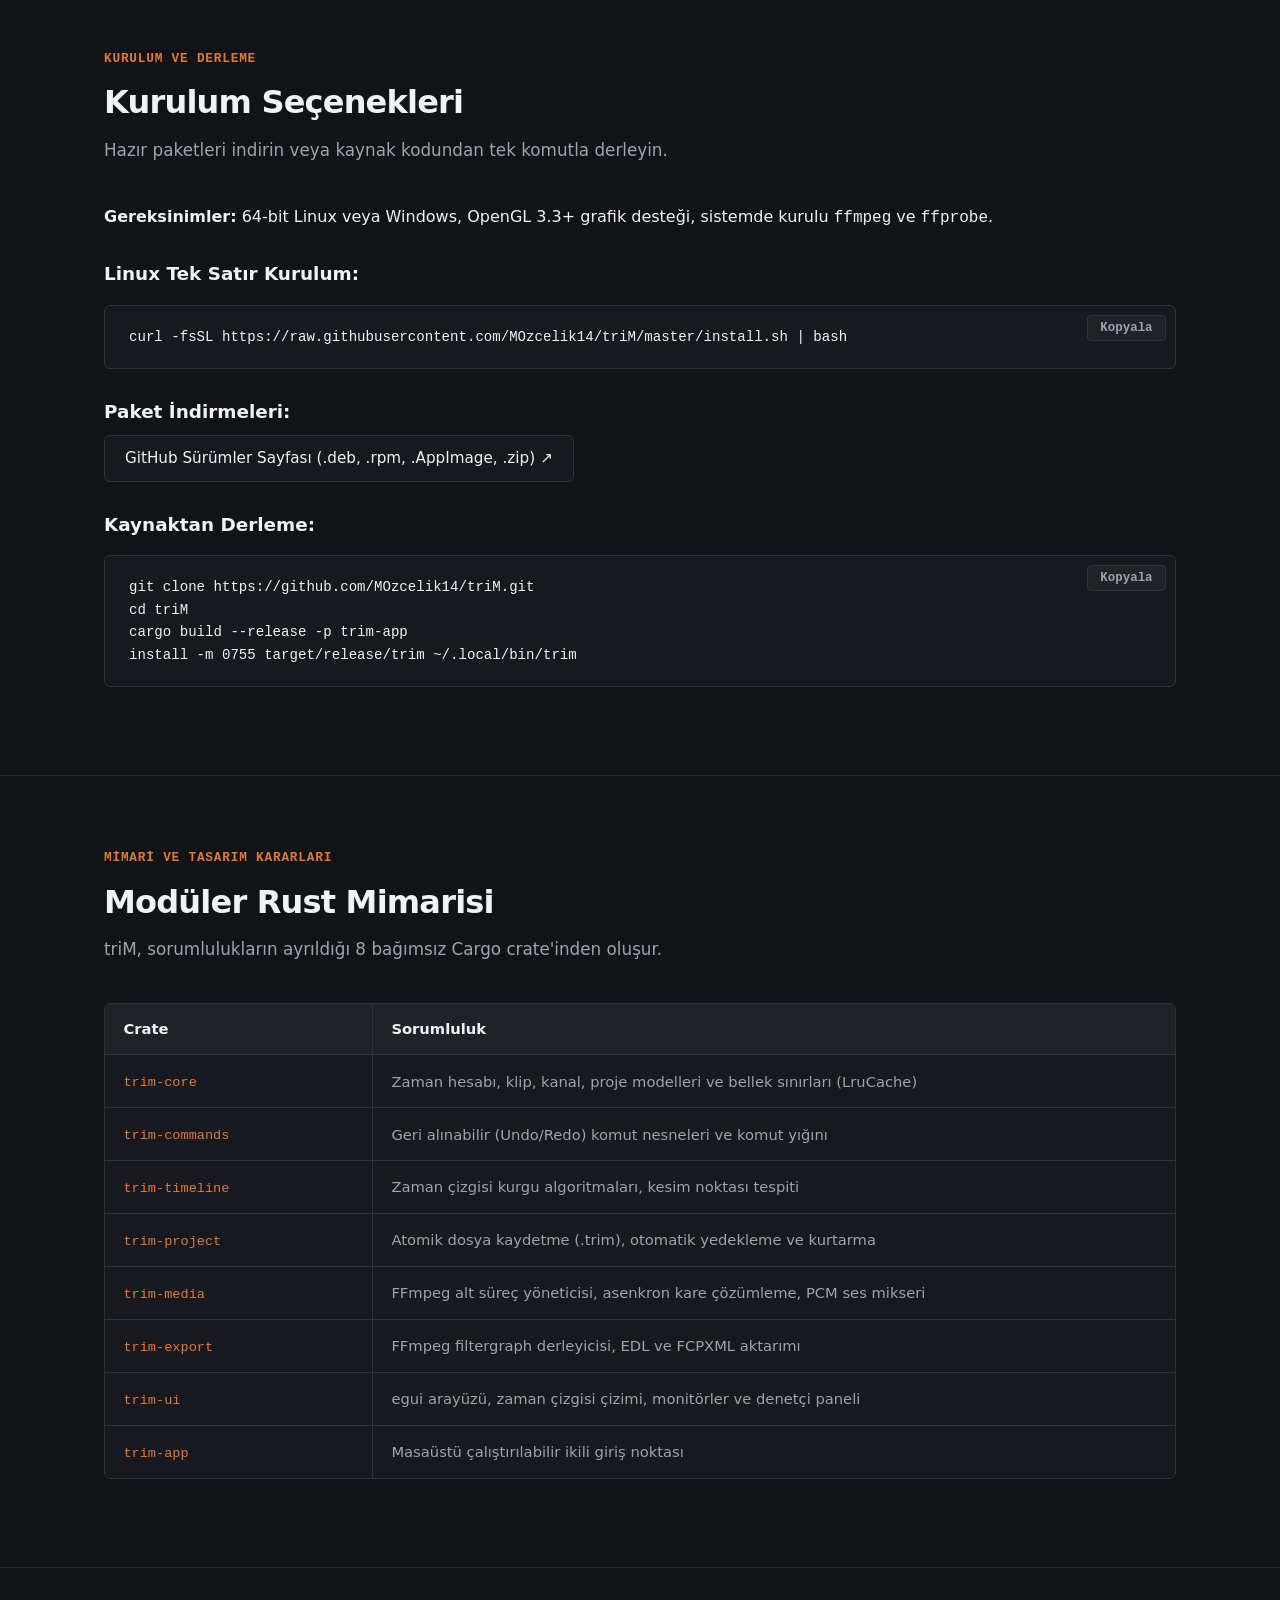
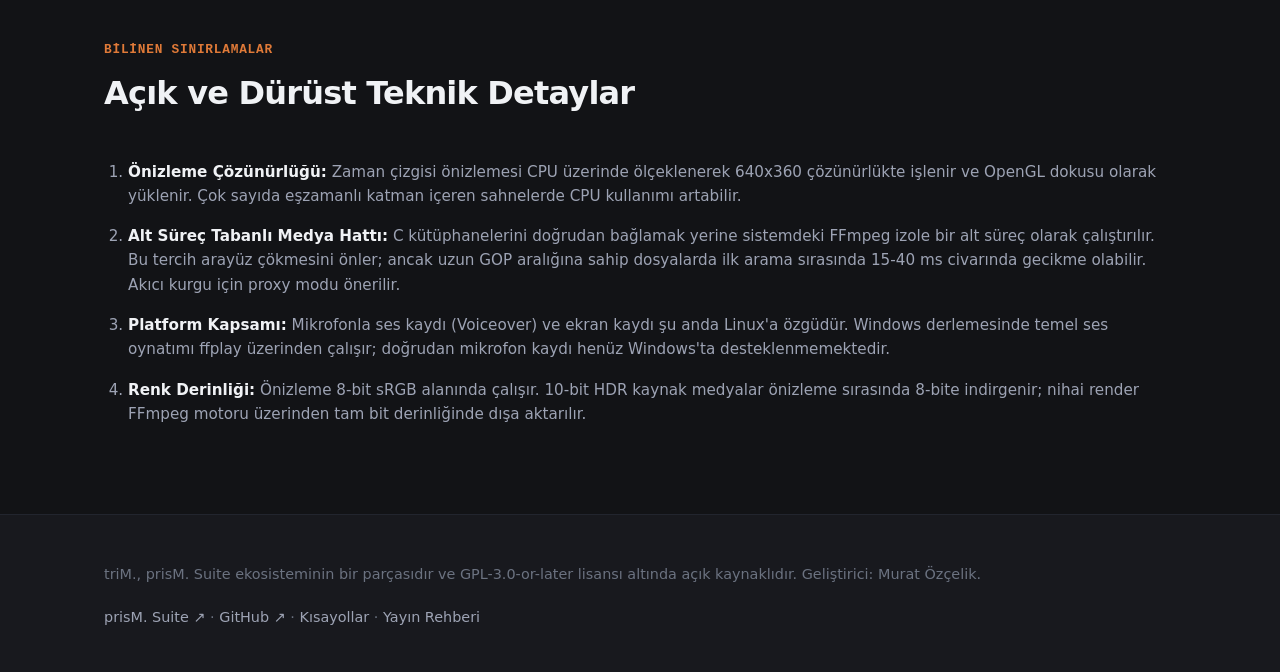
==== commit b8332d5a: "docs: highlight prisM. Suite ecosystem and add website links" ====
--- a/docs/index.html
+++ b/docs/index.html
@@ -49,13 +49,14 @@
     <!-- Hero Section -->
     <section class="hero" id="top">
       <div class="container hero-content">
-        <div class="hero-tagline" data-i18n="hero_tag">Rust + egui + FFmpeg ile Geliştirilen Masaüstü Video Düzenleyici</div>
+        <div class="hero-tagline" data-i18n="hero_tag">prisM. Suite Ekosisteminin Parçası · Masaüstü Video Düzenleyici</div>
         <h1 data-i18n="hero_title">Hafif, yerel ve doğrudan.</h1>
         <p class="hero-description" data-i18n="hero_desc">
-          triM, arayüzü egui ile doğrudan çizilen, medya çözümleme ve kodlama için sistemdeki FFmpeg araçlarını kullanan, 13 MB boyutunda yerel bir masaüstü video düzenleyicisidir. Tarayıcı motoru, Electron veya bulut bağımlılığı içermez.
+          triM., prisM. Suite ekosisteminin bir parçası olarak geliştirilen; arayüzü egui ile doğrudan çizilen, medya çözümleme ve kodlama için FFmpeg kullanan hafif ve yerel bir masaüstü video düzenleyicisidir. Tarayıcı motoru, Electron veya bulut bağımlılığı içermez.
         </p>
         <div class="hero-actions">
           <a class="button button-primary" href="#installation" data-i18n="btn_download">Sürümleri İndir ↘</a>
+          <a class="button button-secondary" href="https://mozcelik14.github.io/prism-suite" target="_blank" rel="noopener noreferrer" data-i18n="btn_prism_suite">prisM. Suite ↗</a>
           <a class="button button-secondary" href="https://github.com/MOzcelik14/triM" target="_blank" rel="noopener noreferrer" data-i18n="btn_github">GitHub Deposu ↗</a>
         </div>
       </div>
@@ -326,8 +327,9 @@
 
   <footer class="site-footer">
     <div class="container footer-inner">
-      <div data-i18n="footer_license">triM — GPL-3.0-or-later lisansı altında açık kaynaklıdır. Geliştirici: Murat Özçelik.</div>
+      <div data-i18n="footer_license">triM., prisM. Suite ekosisteminin bir parçasıdır ve GPL-3.0-or-later lisansı altında açık kaynaklıdır. Geliştirici: Murat Özçelik.</div>
       <div>
+        <a href="https://mozcelik14.github.io/prism-suite" target="_blank" rel="noopener noreferrer">prisM. Suite ↗</a> · 
         <a href="https://github.com/MOzcelik14/triM" target="_blank" rel="noopener noreferrer">GitHub ↗</a> · 
         <a href="shortcuts.html" data-i18n="nav_shortcuts">Kısayollar</a> · 
         <a href="releasing.html" data-i18n="nav_releasing">Yayın Rehberi</a>
